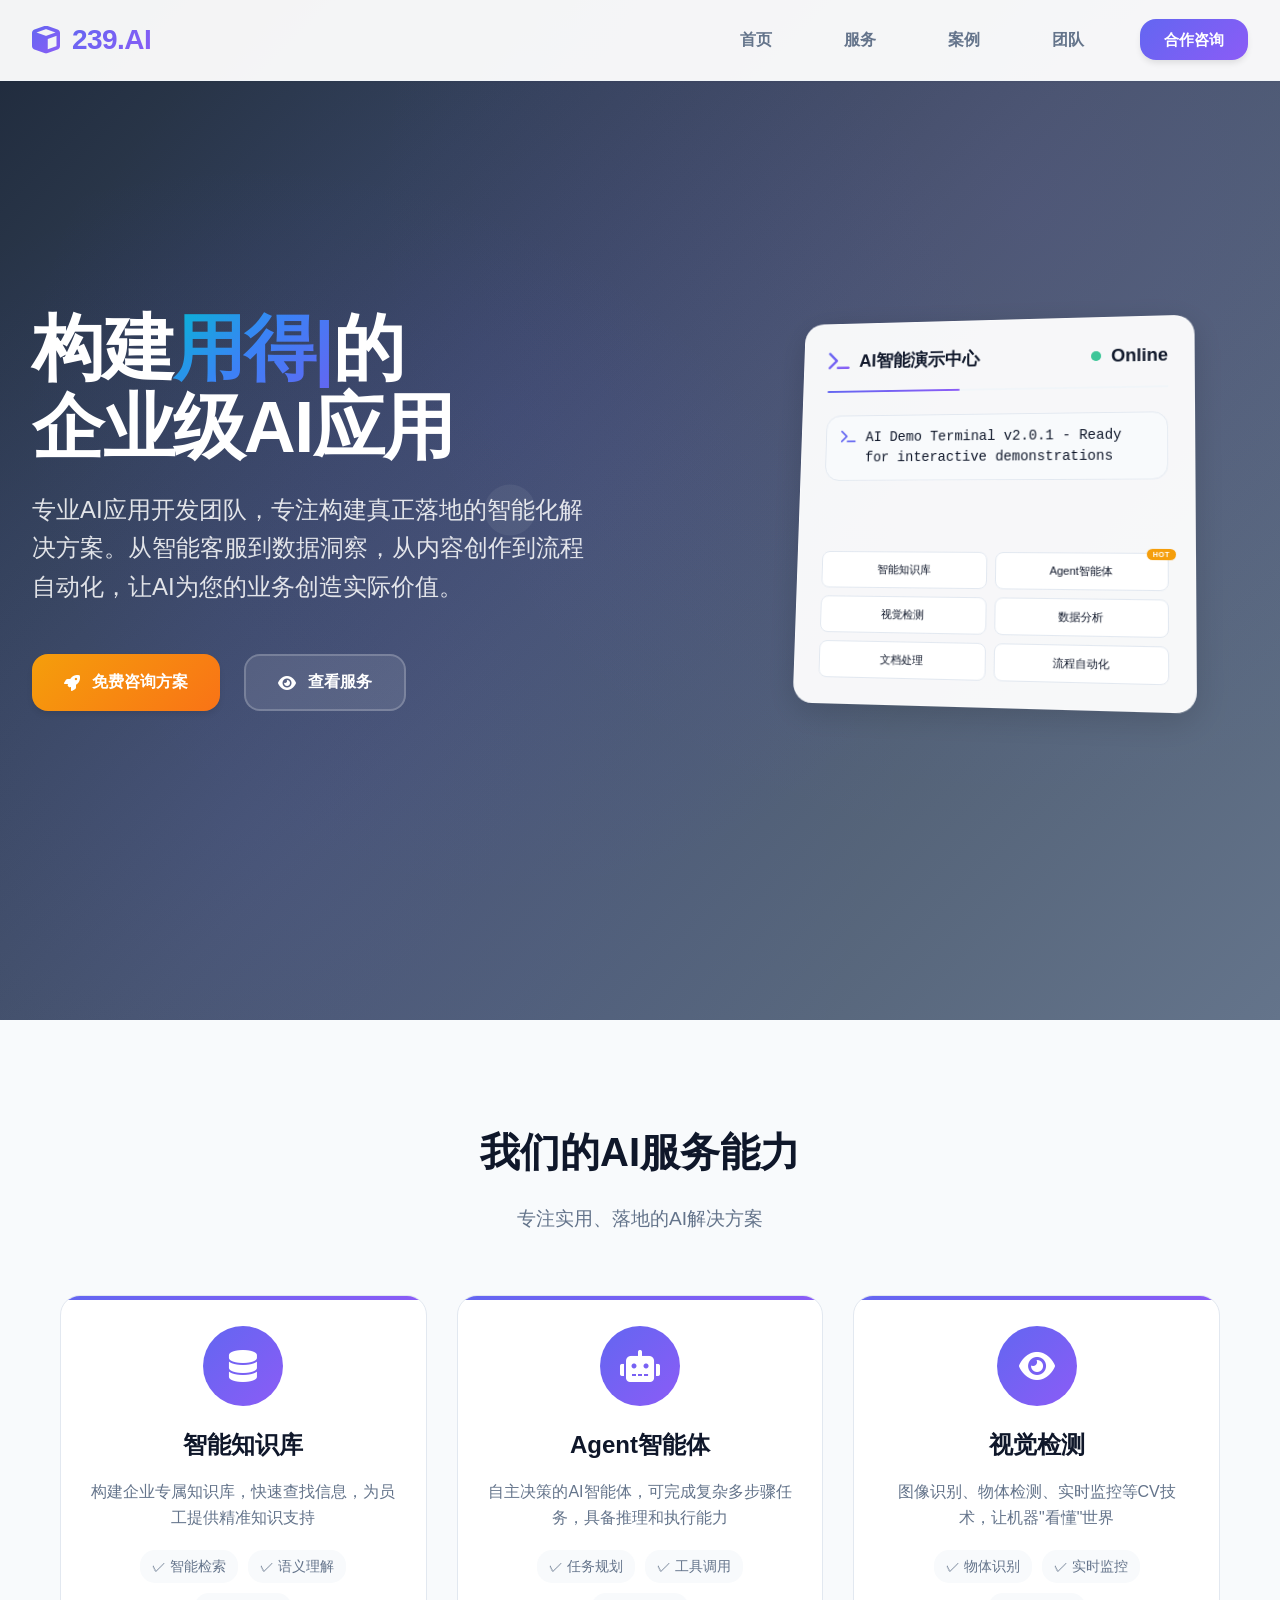
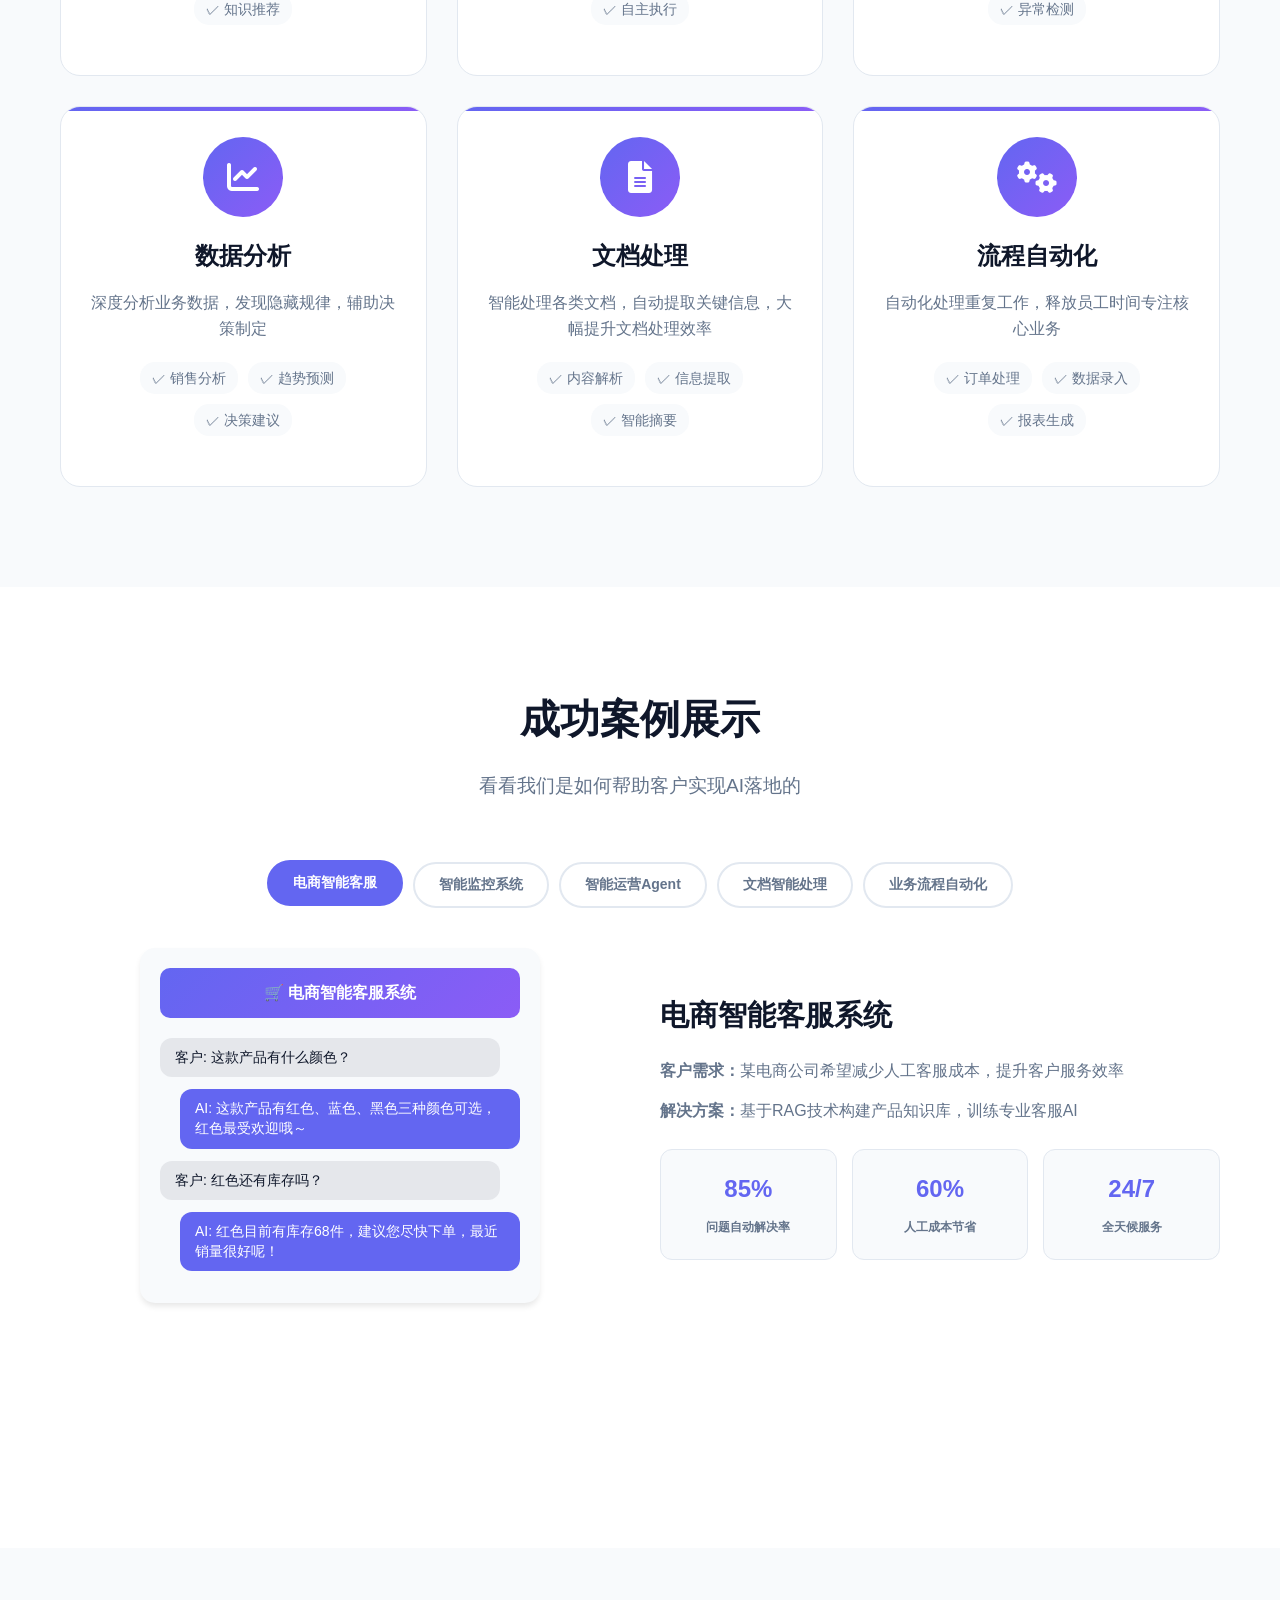
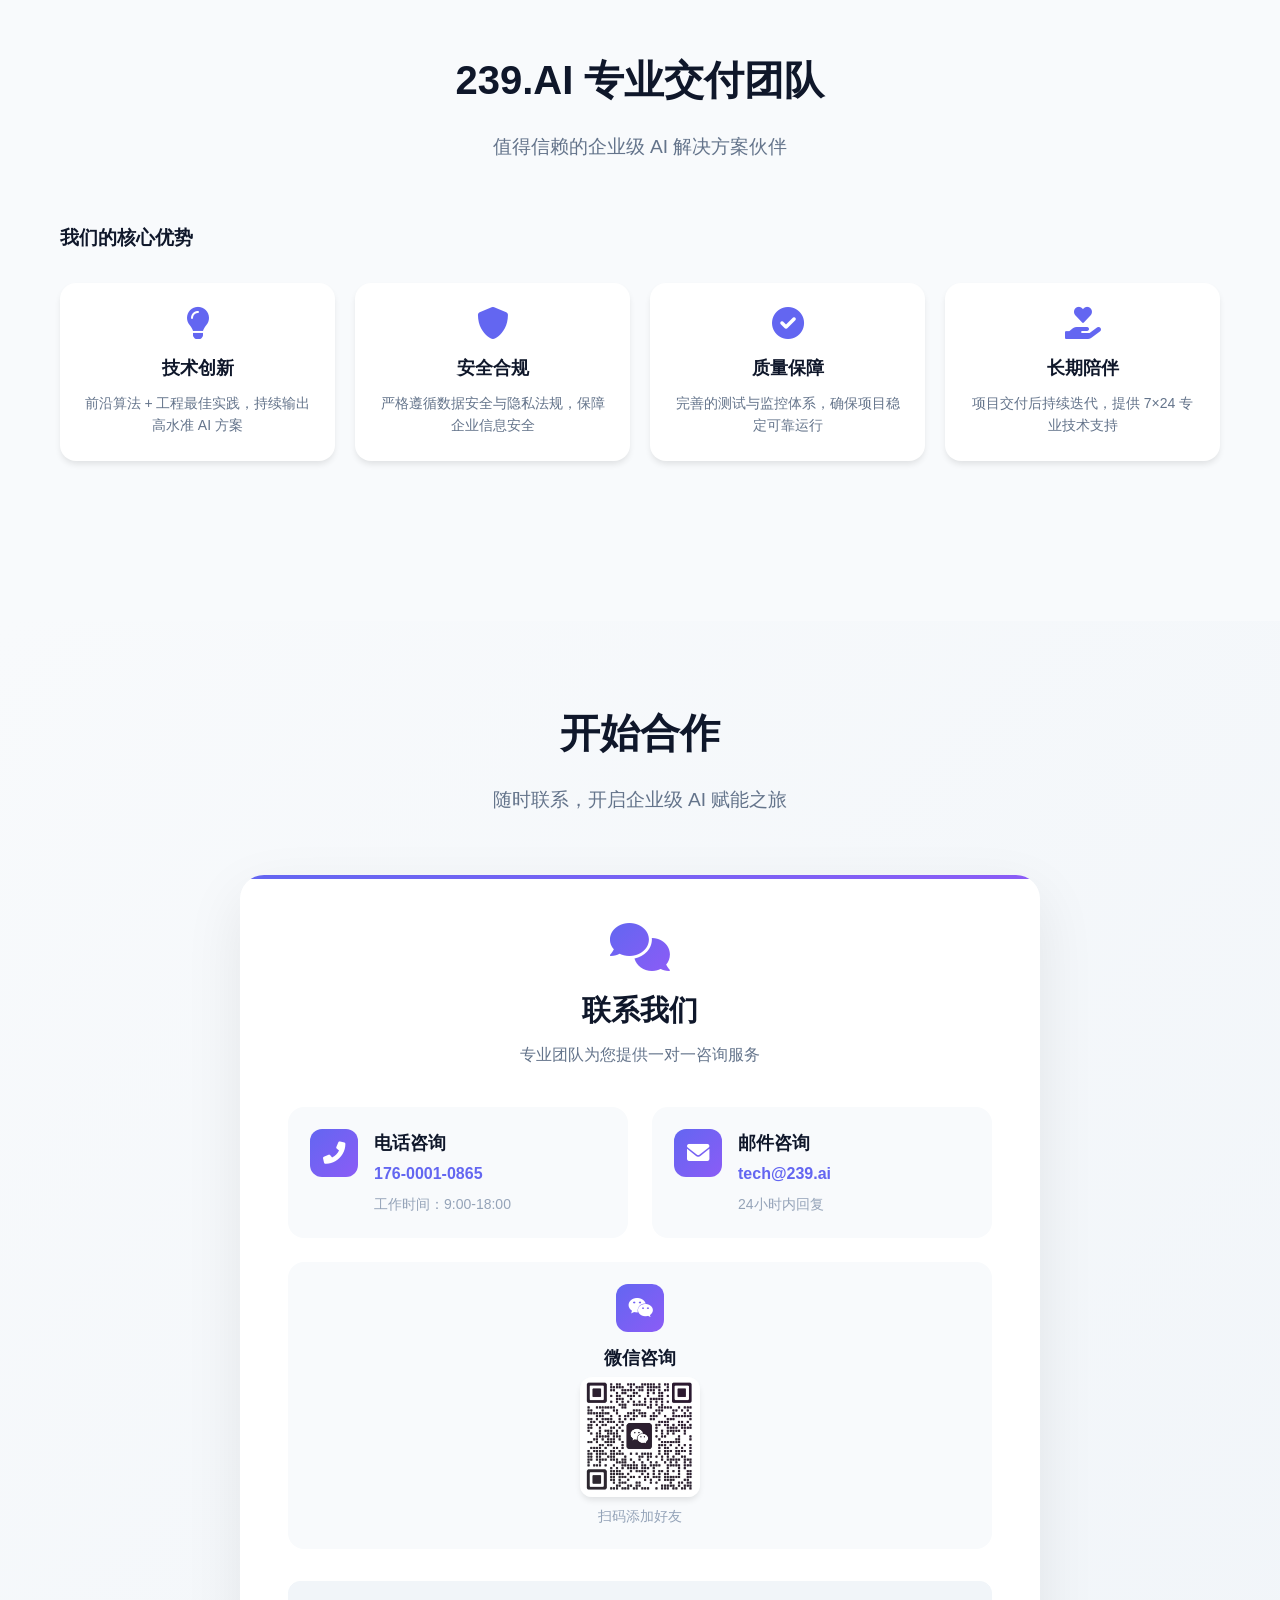
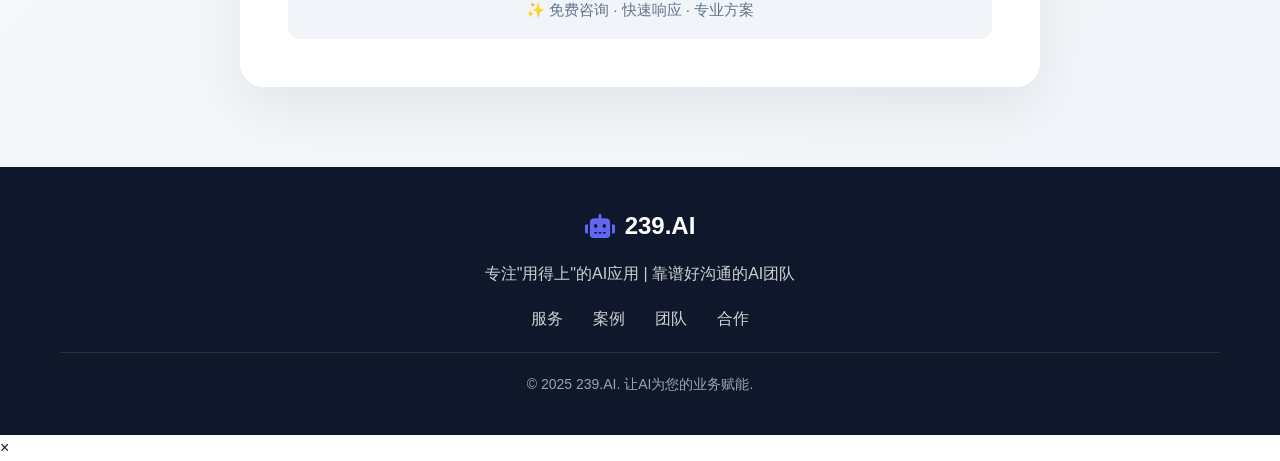
==== index.html @ 08951771 "Add files via upload" ====
<!DOCTYPE html>
<html lang="zh-CN">
<head>
    <meta charset="UTF-8">
    <meta name="viewport" content="width=device-width, initial-scale=1.0">
    <title>239.AI - 专注"用得上"的AI应用团队</title>
    <meta name="description" content="239.AI - 2人精干AI团队，专注RAG/Agent/工具接入/CV等实用AI应用，靠谱好沟通，价格灵活">
    <link rel="stylesheet" href="style.css">
    <link href="https://cdnjs.cloudflare.com/ajax/libs/font-awesome/6.0.0/css/all.min.css" rel="stylesheet">
</head>
<body>
    <!-- 导航栏 -->
    <nav class="navbar">
        <div class="nav-container">
            <div class="nav-logo">
                <i class="fas fa-cube"></i>
                <span>239.AI</span>
            </div>
            <ul class="nav-menu">
                <li><a href="#home" class="nav-link">首页</a></li>
                <li><a href="#services" class="nav-link">服务</a></li>
                <li><a href="#cases" class="nav-link">案例</a></li>
                <li><a href="#team" class="nav-link">团队</a></li>
                <li><a href="#contact" class="nav-link contact-btn">合作咨询</a></li>
            </ul>
            <div class="hamburger">
                <span></span>
                <span></span>
                <span></span>
            </div>
        </div>
    </nav>

    <!-- 首页 Hero 区域 -->
    <section id="home" class="hero">
        <div class="hero-container">
            <div class="hero-content">
                <div class="hero-text">
                    <h1 class="hero-title">
                        构建<span class="highlight typing-text">实用</span>的
                        <br>企业级AI应用
                    </h1>
                    <p class="hero-subtitle">
                        专业AI应用开发团队，专注构建真正落地的智能化解决方案。从智能客服到数据洞察，从内容创作到流程自动化，让AI为您的业务创造实际价值。
                    </p>
                    <div class="hero-buttons">
                        <button class="btn btn-secondary" onclick="scrollToContact()">
                            <i class="fas fa-rocket"></i> 免费咨询方案
                        </button>
                        <button class="btn btn-primary" onclick="document.getElementById('services').scrollIntoView({behavior: 'smooth'})">
                            <i class="fas fa-eye"></i> 查看服务
                        </button>
                    </div>
                </div>
                <div class="hero-visual">
                    <div class="ai-demo-container">
                        <div class="chat-bubble" id="chatBubble">
                            <div class="chat-header">
                                <span><i class="fas fa-terminal"></i> AI智能演示中心</span>
                                <div class="chat-status">
                                    <span class="status-dot"></span>
                                    <span>Online</span>
                                </div>
                            </div>
                            <div class="chat-messages" id="chatMessages">
                                <div class="message ai-message">
                                    <div class="message-content">
                                        <i class="fas fa-terminal"></i>
                                        <span class="terminal-text">AI Demo Terminal v2.0.1 - Ready for interactive demonstrations</span>
                                    </div>
                                </div>
                            </div>
                            <div class="demo-buttons">
                                <button onclick="demoKnowledgeBase()" class="demo-btn">智能知识库</button>
                                <button onclick="demoSmartAgent()" class="demo-btn featured">Agent智能体</button>
                                <button onclick="demoVisionDetection()" class="demo-btn">视觉检测</button>
                                <button onclick="demoDataAnalysis()" class="demo-btn">数据分析</button>
                                <button onclick="demoDocumentAI()" class="demo-btn">文档处理</button>
                                <button onclick="demoWorkflowAuto()" class="demo-btn">流程自动化</button>
                            </div>
                        </div>
                    </div>
                </div>
            </div>
        </div>
    </section>

    <!-- 服务能力展示 -->
    <section id="services" class="services">
        <div class="container">
            <h2 class="section-title">我们的AI服务能力</h2>
            <p class="section-subtitle">专注实用、落地的AI解决方案</p>
            
            <div class="services-grid">
                <div class="service-card hover-lift" data-service="knowledge-base">
                    <div class="service-icon">
                        <i class="fas fa-database"></i>
                    </div>
                    <h3>智能知识库</h3>
                    <p>构建企业专属知识库，快速查找信息，为员工提供精准知识支持</p>
                    <div class="service-features">
                        <span>✓ 智能检索</span>
                        <span>✓ 语义理解</span>
                        <span>✓ 知识推荐</span>
                    </div>
                </div>

                <div class="service-card hover-lift" data-service="smart-agent">
                    <div class="service-icon">
                        <i class="fas fa-robot"></i>
                    </div>
                    <h3>Agent智能体</h3>
                    <p>自主决策的AI智能体，可完成复杂多步骤任务，具备推理和执行能力</p>
                    <div class="service-features">
                        <span>✓ 任务规划</span>
                        <span>✓ 工具调用</span>
                        <span>✓ 自主执行</span>
                    </div>
                </div>

                <div class="service-card hover-lift" data-service="vision-detection">
                    <div class="service-icon">
                        <i class="fas fa-eye"></i>
                    </div>
                    <h3>视觉检测</h3>
                    <p>图像识别、物体检测、实时监控等CV技术，让机器"看懂"世界</p>
                    <div class="service-features">
                        <span>✓ 物体识别</span>
                        <span>✓ 实时监控</span>
                        <span>✓ 异常检测</span>
                    </div>
                </div>

                <div class="service-card hover-lift" data-service="data-analysis">
                    <div class="service-icon">
                        <i class="fas fa-chart-line"></i>
                    </div>
                    <h3>数据分析</h3>
                    <p>深度分析业务数据，发现隐藏规律，辅助决策制定</p>
                    <div class="service-features">
                        <span>✓ 销售分析</span>
                        <span>✓ 趋势预测</span>
                        <span>✓ 决策建议</span>
                    </div>
                </div>

                <div class="service-card hover-lift" data-service="document-processing">
                    <div class="service-icon">
                        <i class="fas fa-file-alt"></i>
                    </div>
                    <h3>文档处理</h3>
                    <p>智能处理各类文档，自动提取关键信息，大幅提升文档处理效率</p>
                    <div class="service-features">
                        <span>✓ 内容解析</span>
                        <span>✓ 信息提取</span>
                        <span>✓ 智能摘要</span>
                    </div>
                </div>

                <div class="service-card hover-lift" data-service="workflow-automation">
                    <div class="service-icon">
                        <i class="fas fa-cogs"></i>
                    </div>
                    <h3>流程自动化</h3>
                    <p>自动化处理重复工作，释放员工时间专注核心业务</p>
                    <div class="service-features">
                        <span>✓ 订单处理</span>
                        <span>✓ 数据录入</span>
                        <span>✓ 报表生成</span>
                    </div>
                </div>
            </div>
        </div>
    </section>

    <!-- 交互式案例展示 -->
    <section id="cases" class="cases">
        <div class="container">
            <h2 class="section-title">成功案例展示</h2>
            <p class="section-subtitle">看看我们是如何帮助客户实现AI落地的</p>
            
            <div class="cases-container">
                <div class="case-tabs">
                    <button class="case-tab active" data-case="ecommerce">电商智能客服</button>
                    <button class="case-tab" data-case="vision">智能监控系统</button>
                    <button class="case-tab" data-case="agent">智能运营Agent</button>
                    <button class="case-tab" data-case="document">文档智能处理</button>
                    <button class="case-tab" data-case="automation">业务流程自动化</button>
                </div>

                <div class="case-content">
                    <!-- 电商案例 -->
                    <div class="case-item active" id="ecommerce">
                        <div class="case-visual">
                            <div class="mock-interface ecommerce-interface">
                                <div class="interface-header">
                                    <span>🛒 电商智能客服系统</span>
                                </div>
                                <div class="chat-simulation">
                                    <div class="sim-message customer">客户: 这款产品有什么颜色？</div>
                                    <div class="sim-message ai">AI: 这款产品有红色、蓝色、黑色三种颜色可选，红色最受欢迎哦～</div>
                                    <div class="sim-message customer">客户: 红色还有库存吗？</div>
                                    <div class="sim-message ai">AI: 红色目前有库存68件，建议您尽快下单，最近销量很好呢！</div>
                                </div>
                            </div>
                        </div>
                        <div class="case-details">
                            <h3>电商智能客服系统</h3>
                            <p><strong>客户需求：</strong>某电商公司希望减少人工客服成本，提升客户服务效率</p>
                            <p><strong>解决方案：</strong>基于RAG技术构建产品知识库，训练专业客服AI</p>
                            <div class="case-results">
                                <div class="result-item">
                                    <span class="result-number">85%</span>
                                    <span class="result-label">问题自动解决率</span>
                                </div>
                                <div class="result-item">
                                    <span class="result-number">60%</span>
                                    <span class="result-label">人工成本节省</span>
                                </div>
                                <div class="result-item">
                                    <span class="result-number">24/7</span>
                                    <span class="result-label">全天候服务</span>
                                </div>
                            </div>
                        </div>
                    </div>

                    <!-- CV视觉检测案例 -->
                    <div class="case-item" id="vision">
                        <div class="case-visual">
                            <div class="mock-interface vision-interface">
                                <div class="interface-header">
                                    <span>👁️ 智能安防监控系统</span>
                                </div>
                                <div class="vision-simulation">
                                    <div class="monitor-grid">
                                        <div class="monitor-camera">
                                            <div class="camera-feed">
                                                <span class="camera-label">入口监控 [边缘端处理]</span>
                                                <div class="detection-box">
                                                    <span class="detection-label">检测到: 人员 (安全帽缺失)</span>
                                                    <span class="confidence">置信度: 98.4%</span>
                                                </div>
                                            </div>
                                        </div>
                                        <div class="alert-panel">
                                            <div class="alert-item urgent">🚨 员工未佩戴安全帽 (入口摄像头)</div>
                                            <div class="alert-item warning">⚠️ 区域停车超时 18分钟</div>
                                            <div class="alert-item normal">✅ 摄像头状态正常 (延迟 60ms)</div>
                                        </div>
                                    </div>
                                </div>
                            </div>
                        </div>
                        <div class="case-details">
                            <h3>智能安防监控系统</h3>
                            <p><strong>客户需求：</strong>某工厂希望实现24小时智能安防，减少人工值守成本</p>
                            <p><strong>技术方案：</strong>边缘端AI芯片直接处理，无需联网即可识别人员、车辆。夜间自动增强画面亮度，模糊图像智能放大变清晰，还能实时追踪目标在3D地图中的位置轨迹</p>
                            <div class="case-results">
                                <div class="result-item">
                                    <span class="result-number">99.2%</span>
                                    <span class="result-label">检测准确率</span>
                                </div>
                                <div class="result-item">
                                    <span class="result-number">8毫秒</span>
                                    <span class="result-label">边缘端响应</span>
                                </div>
                                <div class="result-item">
                                    <span class="result-number">4K→8K</span>
                                    <span class="result-label">超分辨率增强</span>
                                </div>
                            </div>
                        </div>
                    </div>

                    <!-- Agent智能体案例 -->
                    <div class="case-item" id="agent">
                        <div class="case-visual">
                            <div class="mock-interface agent-interface">
                                <div class="interface-header">
                                    <span>🤖 智能运营Agent系统</span>
                                </div>
                                <div class="agent-simulation">
                                    <div class="agent-workflow">
                                        <div class="agent-step completed">
                                            <i class="fas fa-bell"></i>
                                            <span>监控到转化率异常</span>
                                        </div>
                                        <div class="agent-step completed">
                                            <i class="fas fa-tools"></i>
                                            <span>调用analytics_tool分析</span>
                                        </div>
                                        <div class="agent-step active">
                                            <i class="fas fa-cogs"></i>
                                            <span>调用ad_optimizer优化</span>
                                        </div>
                                        <div class="agent-step pending">
                                            <i class="fas fa-file-alt"></i>
                                            <span>调用report_generator汇报</span>
                                        </div>
                                    </div>
                                    <div class="agent-output">
                                        <div class="output-item">
                                            🚨 自主发现: 下午3点转化率从2.1%跌至0.8%
                                        </div>
                                        <div class="output-item">
                                            🔍 分析结果: 竞品投放同关键词，CPC上涨40%
                                        </div>
                                        <div class="output-item">
                                            ⚙️ 自动执行: 已调整15个关键词出价，新增3个长尾词
                                        </div>
                                        <div class="output-item">
                                            📈 实时监测: 转化率已恢复至2.3%，问题解决
                                        </div>
                                    </div>
                                </div>
                            </div>
                        </div>
                        <div class="case-details">
                            <h3>智能运营Agent系统</h3>
                            <p><strong>客户需求：</strong>某电商企业希望Agent能自主监控运营状况，发现问题后自动调用工具解决</p>
                            <p><strong>Agent特色：</strong>全天候自主工作，发现转化率异常时主动调用数据分析工具找原因，再调用广告优化工具调整投放，最后调用报告生成工具汇报结果，整个过程无需人工干预</p>
                            <div class="case-results">
                                <div class="result-item">
                                    <span class="result-number">24/7</span>
                                    <span class="result-label">自主监控运行</span>
                                </div>
                                <div class="result-item">
                                    <span class="result-number">15个</span>
                                    <span class="result-label">可调用工具</span>
                                </div>
                                <div class="result-item">
                                    <span class="result-number">3分钟</span>
                                    <span class="result-label">问题发现到解决</span>
                                </div>
                            </div>
                        </div>
                    </div>

                    <!-- 文档案例 -->
                    <div class="case-item" id="document">
                        <div class="case-visual">
                            <div class="mock-interface document-interface">
                                <div class="interface-header">
                                    <span>📄 文档智能处理系统</span>
                                </div>
                                <div class="document-simulation">
                                    <div class="doc-upload">
                                        <i class="fas fa-file-pdf"></i>
                                        <span>合同文档.pdf</span>
                                        <div class="upload-progress"></div>
                                    </div>
                                    <div class="doc-analysis">
                                        <div class="analysis-item">✓ 关键信息提取完成</div>
                                        <div class="analysis-item">✓ 风险条款识别完成</div>
                                        <div class="analysis-item">✓ 智能摘要生成完成</div>
                                    </div>
                                </div>
                            </div>
                        </div>
                        <div class="case-details">
                            <h3>文档智能处理系统</h3>
                            <p><strong>客户需求：</strong>律师事务所需要快速处理大量合同文档</p>
                            <p><strong>解决方案：</strong>OCR+NLP技术实现文档自动解析和关键信息提取</p>
                            <div class="case-results">
                                <div class="result-item">
                                    <span class="result-number">90%</span>
                                    <span class="result-label">处理时间节省</span>
                                </div>
                                <div class="result-item">
                                    <span class="result-number">95%</span>
                                    <span class="result-label">信息提取准确率</span>
                                </div>
                                <div class="result-item">
                                    <span class="result-number">1000+</span>
                                    <span class="result-label">日处理文档量</span>
                                </div>
                            </div>
                        </div>
                    </div>

                    <!-- 自动化案例 -->
                    <div class="case-item" id="automation">
                        <div class="case-visual">
                            <div class="mock-interface automation-interface">
                                <div class="interface-header">
                                    <span>⚙️ 业务流程自动化</span>
                                </div>
                                <div class="workflow-simulation">
                                    <div class="workflow-step active">
                                        <span>1. 邮件接收</span>
                                        <i class="fas fa-check"></i>
                                    </div>
                                    <div class="workflow-step active">
                                        <span>2. 内容分析</span>
                                        <i class="fas fa-check"></i>
                                    </div>
                                    <div class="workflow-step processing">
                                        <span>3. 智能分类</span>
                                        <i class="fas fa-spinner fa-spin"></i>
                                    </div>
                                    <div class="workflow-step completed">
                                        <span>4. 自动回复</span>
                                        <i class="fas fa-check"></i>
                                    </div>
                                    <div class="workflow-step processing">
                                        <span>5. 系统更新</span>
                                        <i class="fas fa-spinner fa-spin"></i>
                                    </div>
                                    <div class="workflow-step">
                                        <span>6. 统计分析</span>
                                        <i class="fas fa-clock"></i>
                                    </div>
                                </div>
                            </div>
                        </div>
                        <div class="case-details">
                            <h3>业务流程自动化系统</h3>
                            <p><strong>客户需求：</strong>企业希望自动化处理客户邮件和工单系统</p>
                            <p><strong>解决方案：</strong>AI Agent自动分析邮件内容，智能路由和响应</p>
                            <div class="case-results">
                                <div class="result-item">
                                    <span class="result-number">75%</span>
                                    <span class="result-label">工作量减少</span>
                                </div>
                                <div class="result-item">
                                    <span class="result-number">2小时</span>
                                    <span class="result-label">平均响应时间</span>
                                </div>
                                <div class="result-item">
                                    <span class="result-number">98%</span>
                                    <span class="result-label">客户满意度</span>
                                </div>
                            </div>
                        </div>
                    </div>
                </div>
            </div>
        </div>
    </section>

    <!-- 团队介绍 -->
    <section id="team" class="team">
        <div class="container">
            <h2 class="section-title">239.AI 专业交付团队</h2>
            <p class="section-subtitle">值得信赖的企业级 AI 解决方案伙伴</p>
            
            <div class="team-intro">
                <div class="team-philosophy">
                    <h3>我们的核心优势</h3>
                    <div class="philosophy-grid">
                        <div class="philosophy-item">
                            <i class="fas fa-lightbulb"></i>
                            <h4>技术创新</h4>
                            <p>前沿算法 + 工程最佳实践，持续输出高水准 AI 方案</p>
                        </div>
                        <div class="philosophy-item">
                            <i class="fas fa-shield-alt"></i>
                            <h4>安全合规</h4>
                            <p>严格遵循数据安全与隐私法规，保障企业信息安全</p>
                        </div>
                        <div class="philosophy-item">
                            <i class="fas fa-check-circle"></i>
                            <h4>质量保障</h4>
                            <p>完善的测试与监控体系，确保项目稳定可靠运行</p>
                        </div>
                        <div class="philosophy-item">
                            <i class="fas fa-hand-holding-heart"></i>
                            <h4>长期陪伴</h4>
                            <p>项目交付后持续迭代，提供 7×24 专业技术支持</p>
                        </div>
                    </div>
                </div>
            </div>
        </div>
    </section>

    <!-- 合作咨询 -->
    <section id="contact" class="contact">
        <div class="container">
            <h2 class="section-title">开始合作</h2>
            <p class="section-subtitle">随时联系，开启企业级 AI 赋能之旅</p>
            <div class="contact-wrapper">
                <div class="contact-main-card">
                    <div class="contact-header">
                        <i class="fas fa-comments"></i>
                        <h3>联系我们</h3>
                        <p>专业团队为您提供一对一咨询服务</p>
                    </div>
                    
                    <div class="contact-methods-grid">
                        <div class="contact-method-item">
                            <div class="method-icon">
                                <i class="fas fa-phone-alt"></i>
                            </div>
                            <div class="method-info">
                                <h4>电话咨询</h4>
                                <a href="tel:17600010865" class="method-value">176-0001-0865</a>
                                <span class="method-note">工作时间：9:00-18:00</span>
                            </div>
                        </div>
                        
                        <div class="contact-method-item">
                            <div class="method-icon">
                                <i class="fas fa-envelope"></i>
                            </div>
                            <div class="method-info">
                                <h4>邮件咨询</h4>
                                <a href="mailto:tech@239.ai" class="method-value">tech@239.ai</a>
                                <span class="method-note">24小时内回复</span>
                            </div>
                        </div>
                        
                        <div class="contact-method-item wechat-special">
                            <div class="method-icon">
                                <i class="fab fa-weixin"></i>
                            </div>
                            <div class="method-info">
                                <h4>微信咨询</h4>
                                <div class="wechat-qr-container">
                                    <img src="wx.jpg" alt="WeChat QR" class="wechat-qr" />
                                    <span class="method-note">扫码添加好友</span>
                                </div>
                            </div>
                        </div>
                    </div>
                    
                    <div class="contact-cta">
                        <p>✨ 免费咨询 · 快速响应 · 专业方案</p>
                    </div>
                </div>
            </div>
        </div>
    </section>

    <!-- 页脚 -->
    <footer class="footer">
        <div class="container">
            <div class="footer-content">
                <div class="footer-logo">
                    <i class="fas fa-robot"></i>
                    <span>239.AI</span>
                </div>
                <p>专注"用得上"的AI应用 | 靠谱好沟通的AI团队</p>
                <div class="footer-links">
                    <a href="#services">服务</a>
                    <a href="#cases">案例</a>
                    <a href="#team">团队</a>
                    <a href="#contact">合作</a>
                </div>
            </div>
            <div class="footer-bottom">
                <p>&copy; 2025 239.AI. 让AI为您的业务赋能.</p>
            </div>
        </div>
    </footer>

    <!-- 服务演示弹窗 -->
    <div id="demoModal" class="modal">
        <div class="modal-content">
            <span class="close">&times;</span>
            <div id="demoContent"></div>
        </div>
    </div>

    <!-- 返回顶部按钮 -->
    <button class="scroll-to-top" id="scrollToTop">
        <i class="fas fa-arrow-up"></i>
    </button>

    <script src="script.js"></script>
</body>
</html>
---- style.css ----
/* 全局样式 */
* {
    margin: 0;
    padding: 0;
    box-sizing: border-box;
}

:root {
    --primary-color: #6366f1;
    --secondary-color: #06b6d4;
    --accent-color: #f59e0b;
    --success-color: #10b981;
    --text-primary: #0f172a;
    --text-secondary: #64748b;
    --text-light: #94a3b8;
    --bg-primary: #ffffff;
    --bg-secondary: #f8fafc;
    --bg-tertiary: #f1f5f9;
    --bg-dark: #0f172a;
    --bg-gradient: linear-gradient(135deg, #667eea 0%, #764ba2 100%);
    --border-color: #e2e8f0;
    --border-light: #f1f5f9;
    --shadow-sm: 0 1px 2px 0 rgba(0, 0, 0, 0.05);
    --shadow: 0 4px 6px -1px rgba(0, 0, 0, 0.1);
    --shadow-lg: 0 20px 25px -5px rgba(0, 0, 0, 0.1);
    --shadow-xl: 0 25px 50px -12px rgba(0, 0, 0, 0.25);
    --gradient-main: linear-gradient(135deg, #6366f1 0%, #8b5cf6 100%);
    --gradient-secondary: linear-gradient(135deg, #06b6d4 0%, #3b82f6 100%);
    --gradient-accent: linear-gradient(135deg, #f59e0b 0%, #f97316 100%);
    --gradient-hero: linear-gradient(135deg, #0f172a 0%, #1e293b 50%, #334155 100%);
}

body {
    font-family: 'SF Pro Display', -apple-system, BlinkMacSystemFont, 'Segoe UI', Roboto, sans-serif;
    line-height: 1.6;
    color: var(--text-primary);
    background: var(--bg-primary);
    overflow-x: hidden;
}

.container {
    max-width: 1200px;
    margin: 0 auto;
    padding: 0 20px;
}

/* 导航栏 */
.navbar {
    position: fixed;
    top: 0;
    width: 100%;
    background: rgba(255, 255, 255, 0.95);
    border-bottom: 1px solid var(--border-light);
    z-index: 1000;
    transition: all 0.3s cubic-bezier(0.4, 0, 0.2, 1);
    box-shadow: var(--shadow-sm);
}

.navbar.scrolled {
    background: rgba(255, 255, 255, 0.98);
    box-shadow: var(--shadow);
}

.nav-container {
    max-width: 1400px;
    margin: 0 auto;
    padding: 0 32px;
    display: flex;
    justify-content: space-between;
    align-items: center;
    height: 80px;
}

.nav-logo {
    display: flex;
    align-items: center;
    gap: 12px;
    font-size: 28px;
    font-weight: 800;
    color: var(--text-primary);
    text-decoration: none;
    transition: all 0.3s ease;
}

.nav-logo:hover {
    opacity: 0.9;
}

.nav-logo i {
    font-size: 28px;
    background: var(--gradient-main);
    -webkit-background-clip: text;
    -webkit-text-fill-color: transparent;
    background-clip: text;
    transition: opacity 0.3s ease;
}

.nav-logo:hover i {
    opacity: 0.8;
}

.nav-logo span {
    background: var(--gradient-main);
    -webkit-background-clip: text;
    -webkit-text-fill-color: transparent;
    background-clip: text;
    letter-spacing: -0.02em;
}

.nav-menu {
    display: flex;
    list-style: none;
    gap: 40px;
    align-items: center;
}

.nav-link {
    text-decoration: none;
    color: var(--text-secondary);
    font-weight: 600;
    font-size: 16px;
    transition: all 0.3s cubic-bezier(0.4, 0, 0.2, 1);
    position: relative;
    padding: 8px 16px;
    border-radius: 12px;
}

.nav-link:hover {
    color: var(--primary-color);
    background: var(--bg-tertiary);
}

.nav-link::after {
    content: '';
    position: absolute;
    bottom: 2px;
    left: 50%;
    width: 0;
    height: 2px;
    background: var(--gradient-main);
    transition: all 0.3s cubic-bezier(0.4, 0, 0.2, 1);
    transform: translateX(-50%);
    border-radius: 1px;
}

.nav-link:hover::after {
    width: 60%;
}

.contact-btn {
    background: var(--gradient-main) !important;
    color: white !important;
    padding: 12px 24px !important;
    border-radius: 16px !important;
    font-weight: 700 !important;
    font-size: 15px !important;
    box-shadow: var(--shadow) !important;
    transition: all 0.3s cubic-bezier(0.4, 0, 0.2, 1) !important;
    border: none !important;
    cursor: pointer;
}

.contact-btn::after {
    display: none !important;
}

.contact-btn:hover {
    box-shadow: var(--shadow-lg) !important;
    background: var(--gradient-secondary) !important;
    opacity: 0.95;
}

/* 汉堡菜单美化 */
.hamburger {
    display: none;
    flex-direction: column;
    cursor: pointer;
    z-index: 1002;
    padding: 8px;
    border-radius: 8px;
    background: rgba(255, 255, 255, 0.1);
    backdrop-filter: blur(10px);
    border: 1px solid rgba(255, 255, 255, 0.2);
    transition: all 0.3s cubic-bezier(0.4, 0, 0.2, 1);
    position: relative;
}

.hamburger:hover {
    background: rgba(255, 255, 255, 0.15);
    transform: scale(1.05);
}

.hamburger span {
    width: 24px;
    height: 3px;
    background: var(--text-primary);
    margin: 2px 0;
    transition: all 0.3s cubic-bezier(0.4, 0, 0.2, 1);
    border-radius: 2px;
    transform-origin: center;
}

.hamburger.active {
    background: rgba(99, 102, 241, 0.2);
    border-color: rgba(99, 102, 241, 0.3);
}

.hamburger.active span:nth-child(1) {
    transform: rotate(45deg) translate(5px, 5px);
    background: var(--primary-color);
}

.hamburger.active span:nth-child(2) {
    opacity: 0;
    transform: scaleX(0);
}

.hamburger.active span:nth-child(3) {
    transform: rotate(-45deg) translate(7px, -6px);
    background: var(--primary-color);
}

/* Hero 区域 */
.hero {
    min-height: 100vh;
    display: flex;
    align-items: center;
    background: linear-gradient(135deg, #1e293b 0%, #334155 25%, #475569 50%, #64748b 100%);
    position: relative;
    overflow: hidden;
}

.hero::before {
    content: '';
    position: absolute;
    top: 0;
    left: 0;
    right: 0;
    bottom: 0;
    background-image: 
        radial-gradient(circle at 20% 80%, rgba(99, 102, 241, 0.15) 0%, transparent 50%),
        radial-gradient(circle at 80% 20%, rgba(139, 92, 246, 0.1) 0%, transparent 50%),
        radial-gradient(circle at 40% 40%, rgba(79, 70, 229, 0.12) 0%, transparent 50%);
    opacity: 0.9;
}

.hero::after {
    content: '';
    position: absolute;
    top: 0;
    left: 0;
    right: 0;
    bottom: 0;
    background-image: url('data:image/svg+xml,<svg xmlns="http://www.w3.org/2000/svg" viewBox="0 0 60 60"><defs><pattern id="dots" width="60" height="60" patternUnits="userSpaceOnUse"><circle cx="30" cy="30" r="1.5" fill="rgba(255,255,255,0.1)"/></pattern></defs><rect width="60" height="60" fill="url(%23dots)"/></svg>');
    opacity: 0.6;
}

.hero-container {
    max-width: 1400px;
    margin: 0 auto;
    padding: 0 32px;
    position: relative;
    z-index: 2;
}

.hero-content {
    display: grid;
    grid-template-columns: 1.1fr 0.9fr;
    gap: 80px;
    align-items: center;
    min-height: calc(100vh - 80px);
}

.hero-text {
    color: white;
}

.hero-title {
    font-size: 4.5rem;
    font-weight: 900;
    line-height: 1.1;
    margin-bottom: 24px;
    letter-spacing: -0.02em;
}

.highlight {
    background: linear-gradient(135deg, #06b6d4 0%, #3b82f6 50%, #6366f1 100%);
    -webkit-background-clip: text;
    -webkit-text-fill-color: transparent;
    background-clip: text;
}

.typing-text {
    color: var(--accent-color);
    position: relative;
}

.typing-text::after {
    content: '|';
    animation: blink 1s infinite;
}

@keyframes blink {
    0%, 50% { opacity: 1; }
    51%, 100% { opacity: 0; }
}

.hero-subtitle {
    font-size: 1.5rem;
    line-height: 1.6;
    margin-bottom: 48px;
    color: rgba(255, 255, 255, 0.85);
    font-weight: 400;
    max-width: 90%;
}

.hero-buttons {
    display: flex;
    gap: 24px;
    margin-top: 48px;
    flex-wrap: wrap;
}

.btn {
    padding: 16px 32px;
    border: none;
    border-radius: 16px;
    font-size: 16px;
    font-weight: 700;
    cursor: pointer;
    transition: all 0.3s cubic-bezier(0.4, 0, 0.2, 1);
    display: flex;
    align-items: center;
    gap: 12px;
    text-decoration: none;
    position: relative;
    overflow: hidden;
}

.btn::before {
    content: '';
    position: absolute;
    top: 0;
    left: -100%;
    width: 100%;
    height: 100%;
    background: linear-gradient(90deg, transparent, rgba(255,255,255,0.2), transparent);
    transition: left 0.5s;
}

.btn:hover::before {
    left: 100%;
}

.btn-primary {
    background: rgba(255, 255, 255, 0.1);
    color: white;
    border: 2px solid rgba(255, 255, 255, 0.2);
}

.btn-primary:hover {
    background: rgba(255, 255, 255, 0.2);
    border-color: rgba(255, 255, 255, 0.4);
    box-shadow: var(--shadow);
}

.btn-secondary {
    background: var(--gradient-accent);
    color: white;
    box-shadow: var(--shadow);
}

.btn-secondary:hover {
    background: var(--gradient-main);
    box-shadow: var(--shadow-lg);
}

/* AI演示区域 */
.hero-visual {
    display: flex;
    justify-content: center;
    align-items: center;
}

.ai-demo-container {
    perspective: 1000px;
}

.chat-bubble {
    background: rgba(255, 255, 255, 0.95);
    border-radius: 20px;
    padding: 25px;
    box-shadow: 0 8px 32px rgba(0, 0, 0, 0.15);
    width: 400px;
    border: 1px solid rgba(255, 255, 255, 0.3);
    transform: rotateY(-8deg) rotateX(6deg);
    transition: transform 0.3s ease, box-shadow 0.3s ease;
    position: relative;
}

.chat-bubble:hover {
    transform: rotateY(0deg) rotateX(0deg);
    box-shadow: 0 12px 40px rgba(0, 0, 0, 0.2);
}

.chat-header {
    display: flex;
    justify-content: space-between;
    align-items: center;
    margin-bottom: 24px;
    padding-bottom: 16px;
    border-bottom: 2px solid var(--border-light);
    position: relative;
}

.chat-header::after {
    content: '';
    position: absolute;
    bottom: -2px;
    left: 0;
    width: 40%;
    height: 2px;
    background: var(--gradient-main);
    border-radius: 1px;
}

.chat-header span {
    font-weight: 700;
    color: var(--text-primary);
    display: flex;
    align-items: center;
    gap: 10px;
    font-size: 18px;
}

.chat-header span i {
    background: var(--gradient-main);
    -webkit-background-clip: text;
    -webkit-text-fill-color: transparent;
    background-clip: text;
    font-size: 20px;
}

.chat-status {
    display: flex;
    align-items: center;
    gap: 10px;
    font-size: 14px;
    color: var(--success-color);
    font-weight: 600;
}

.status-dot {
    width: 10px;
    height: 10px;
    background: var(--success-color);
    border-radius: 50%;
    opacity: 0.8;
}

.status-dot::after {
    content: '';
    position: absolute;
    width: 10px;
    height: 10px;
    background: var(--success-color);
    border-radius: 50%;
    opacity: 0.3;
    animation: simplePulse 2s ease-in-out infinite;
}

@keyframes simplePulse {
    0%, 100% { transform: scale(1); opacity: 0.3; }
    50% { transform: scale(1.3); opacity: 0; }
}

.chat-messages {
    margin-bottom: 20px;
    min-height: 120px;
    max-height: 180px;
    overflow-y: auto;
}

.message {
    margin-bottom: 15px;
    opacity: 1;
    transform: translateX(0);
    transition: opacity 0.3s ease;
}

.message-content {
    display: flex;
    align-items: flex-start;
    gap: 10px;
    background: var(--bg-secondary);
    padding: 12px 15px;
    border-radius: 15px;
    font-size: 14px;
    line-height: 1.5;
}

.message-content i {
    color: var(--primary-color);
    margin-top: 2px;
}

.terminal-text {
    font-family: 'Courier New', 'Monaco', monospace;
    white-space: pre-line;
    color: var(--text-primary);
}

.user-message .terminal-text {
    color: var(--secondary-color);
    font-weight: 600;
}

.ai-message .terminal-text {
    color: var(--text-primary);
}

.user-message .message-content {
    background: linear-gradient(135deg, #6366f1, #8b5cf6);
    border: 1px solid rgba(99, 102, 241, 0.3);
    color: white;
}

.user-message .terminal-text {
    color: white;
    font-weight: 600;
}

.ai-message .message-content {
    background: #f8fafc;
    border: 1px solid var(--border-color);
}

.demo-buttons {
    display: grid;
    grid-template-columns: 1fr 1fr;
    gap: 8px;
    margin-top: 15px;
}

.demo-btn {
    padding: 10px 12px;
    border: 1px solid var(--border-color);
    background: var(--bg-primary);
    color: var(--text-primary);
    border-radius: 8px;
    font-size: 11px;
    font-weight: 500;
    cursor: pointer;
    transition: all 0.3s ease;
    position: relative;
}

.demo-btn:hover {
    background: var(--primary-color);
    color: white;
    border-color: var(--primary-color);
}

.demo-btn.featured {
    background: var(--bg-primary);
    color: var(--text-primary);
    border: 1px solid var(--border-color);
    font-weight: 500;
    position: relative;
}

.demo-btn.featured::before {
    content: 'HOT';
    position: absolute;
    top: -5px;
    right: -8px;
    background: var(--accent-color);
    color: white;
    padding: 2px 6px;
    border-radius: 8px;
    font-size: 7px;
    font-weight: 700;
    letter-spacing: 0.5px;
}

.demo-btn.featured:hover {
    background: var(--gradient-secondary);
}

/* 移动端优化 */
@media (max-width: 768px) {
    /* 导航栏 */
    .nav-container {
        padding: 0 16px;
        height: 70px;
    }
    
    .nav-logo {
        font-size: 24px;
    }
    
    .nav-logo i {
        font-size: 24px;
    }
    
    .nav-menu {
        position: fixed;
        left: -100%;
        top: 70px;
        flex-direction: column;
        background: rgba(30, 41, 59, 0.95);
        backdrop-filter: blur(20px);
        width: 100%;
        height: calc(100vh - 70px);
        text-align: center;
        transition: all 0.4s cubic-bezier(0.4, 0, 0.2, 1);
        box-shadow: 0 10px 40px rgba(0, 0, 0, 0.3);
        z-index: 1001;
        padding: 0;
        border-bottom: 1px solid rgba(255, 255, 255, 0.1);
        overflow-y: auto;
        justify-content: center;
        align-items: center;
    }
    
    .nav-menu li {
        margin: 0;
        opacity: 1;
        transform: translateY(0);
        transition: all 0.3s ease;
        width: 100%;
        display: flex;
        justify-content: center;
    }
    
    .nav-menu:not(.active) li {
        opacity: 0;
        transform: translateY(20px);
    }
    
    .nav-menu.active li {
        opacity: 1;
        transform: translateY(0);
    }
    
    .nav-menu .nav-link {
        color: rgba(255, 255, 255, 0.9);
        font-size: 1.3rem;
        font-weight: 600;
        padding: 16px 32px;
        border-radius: 12px;
        transition: all 0.3s ease;
        display: inline-block;
        margin: 8px 0;
        text-decoration: none;
        min-width: 140px;
        background: transparent;
        border: none;
    }
    
    .nav-menu .nav-link:hover {
        background: rgba(99, 102, 241, 0.2);
        color: white;
        transform: translateY(-2px);
        box-shadow: 0 4px 12px rgba(99, 102, 241, 0.3);
    }

        .nav-menu .contact-btn {
        background: var(--gradient-main) !important;
        color: white !important;
        padding: 16px 32px;
        border-radius: 20px;
        box-shadow: 0 6px 16px rgba(99, 102, 241, 0.4);
        margin: 20px 0 8px 0;
        display: inline-block;
        text-align: center;
        font-size: 1.25rem;
        font-weight: 700;
        min-width: 160px;
        border: none !important;
    }
    
    .nav-menu .contact-btn:hover {
        transform: translateY(-3px);
        box-shadow: 0 8px 24px rgba(99, 102, 241, 0.5);
        background: linear-gradient(135deg, #7c3aed 0%, #6366f1 100%) !important;
    }
    
    .nav-menu.active {
        left: 0;
        animation: slideInMenu 0.4s cubic-bezier(0.4, 0, 0.2, 1);
    }
    
    .nav-menu.active li:nth-child(1) { transition-delay: 0.1s; }
    .nav-menu.active li:nth-child(2) { transition-delay: 0.15s; }
    .nav-menu.active li:nth-child(3) { transition-delay: 0.2s; }
    .nav-menu.active li:nth-child(4) { transition-delay: 0.25s; }
    .nav-menu.active li:nth-child(5) { transition-delay: 0.3s; }

         @keyframes slideInMenu {
        from {
            left: -100%;
            opacity: 0;
        }
        to {
            left: 0;
            opacity: 1;
        }
    }
    
    .hamburger {
        display: flex;
        padding: 6px;
        border-radius: 6px;
    }
    
    .hamburger span {
        width: 20px;
        height: 2px;
    }
    
    /* 首页 */
    .hero-container {
        padding: 0 16px;
    }
    
    .hero-content {
        grid-template-columns: 1fr;
        text-align: center;
        gap: 30px;
        min-height: calc(100vh - 70px);
        padding: 20px 0;
    }
    
    .hero-title {
        font-size: 2.8rem;
        line-height: 1.2;
        margin-bottom: 16px;
    }
    
    .hero-subtitle {
        font-size: 1.1rem;
        margin-bottom: 32px;
        max-width: 100%;
    }
    
    .hero-buttons {
        flex-direction: column;
        gap: 16px;
        margin-top: 32px;
        align-items: center;
    }
    
    .btn {
        width: 100%;
        max-width: 280px;
        justify-content: center;
        padding: 14px 24px;
    }
    
    /* AI演示区域 */
    .chat-bubble {
        width: 100%;
        max-width: 340px;
        margin: 0 auto;
        padding: 20px;
        transform: none; /* 移动端禁用3D变换 */
        animation: none; /* 移动端禁用动画以提升性能 */
    }
    
    .chat-header {
        margin-bottom: 16px;
        padding-bottom: 12px;
    }
    
    .chat-header span {
        font-size: 16px;
    }
    
    .demo-buttons {
        grid-template-columns: 1fr 1fr;
        gap: 8px;
    }
    
    .demo-btn {
        font-size: 11px;
        padding: 8px 10px;
    }
}

/* 更小屏幕适配 */
@media (max-width: 480px) {
    .hero-title {
        font-size: 2.2rem;
    }
    
    .hero-subtitle {
        font-size: 1rem;
    }
    
    .chat-bubble {
        max-width: 300px;
        padding: 16px;
        transform: none;
    }
    
    .demo-buttons {
        grid-template-columns: 1fr;
        gap: 6px;
    }
    
    .demo-btn {
        font-size: 10px;
        padding: 10px 12px;
    }
}

/* 滚动指示器 */
.scroll-indicator {
    position: absolute;
    bottom: 30px;
    left: 50%;
    transform: translateX(-50%);
    animation: bounce 2s infinite;
}

@keyframes bounce {
    0%, 20%, 50%, 80%, 100% { transform: translateX(-50%) translateY(0); }
    40% { transform: translateX(-50%) translateY(-10px); }
    60% { transform: translateX(-50%) translateY(-5px); }
}

.scroll-arrow {
    width: 24px;
    height: 24px;
    border: 2px solid rgba(255, 255, 255, 0.8);
    border-top: none;
    border-left: none;
    transform: rotate(45deg);
}

/* 通用区域样式 */
section {
    padding: 100px 0;
}

.section-title {
    font-size: 2.5rem;
    font-weight: 800;
    text-align: center;
    margin-bottom: 20px;
    color: var(--text-primary);
}

.section-subtitle {
    font-size: 1.2rem;
    text-align: center;
    color: var(--text-secondary);
    margin-bottom: 60px;
}

/* 加载动画 */
@keyframes fadeInUp {
    from {
        opacity: 0;
        transform: translateY(30px);
    }
    to {
        opacity: 1;
        transform: translateY(0);
    }
}

.fade-in-up {
    animation: fadeInUp 0.6s ease-out;
}

/* 悬浮效果 */
.hover-lift {
    transition: all 0.3s ease;
}

.hover-lift:hover {
    transform: translateY(-5px);
    box-shadow: var(--shadow);
}

/* 服务区域样式 */
.services {
    background: var(--bg-secondary);
}

.services-grid {
    display: grid;
    grid-template-columns: repeat(auto-fit, minmax(300px, 1fr));
    gap: 30px;
    margin-top: 60px;
    max-width: 1400px;
    margin-left: auto;
    margin-right: auto;
}

@media (min-width: 1200px) {
    .services-grid {
        grid-template-columns: repeat(3, 1fr);
    }
}

@media (max-width: 768px) {
    .services-grid {
        grid-template-columns: 1fr;
        gap: 20px;
    }
}

.service-card {
    background: var(--bg-primary);
    padding: 30px;
    border-radius: 20px;
    text-align: center;
    border: 1px solid var(--border-color);
    position: relative;
    overflow: hidden;
}

.service-card::before {
    content: '';
    position: absolute;
    top: 0;
    left: 0;
    right: 0;
    height: 4px;
    background: var(--gradient-main);
}

.service-icon {
    width: 80px;
    height: 80px;
    background: var(--gradient-main);
    border-radius: 50%;
    display: flex;
    align-items: center;
    justify-content: center;
    margin: 0 auto 20px;
    font-size: 32px;
    color: white;
}

.service-card h3 {
    font-size: 1.5rem;
    font-weight: 700;
    margin-bottom: 15px;
    color: var(--text-primary);
}

.service-card p {
    color: var(--text-secondary);
    line-height: 1.6;
    margin-bottom: 20px;
}

.service-features {
    display: flex;
    flex-wrap: wrap;
    gap: 10px;
    justify-content: center;
    margin-bottom: 20px;
}

.service-features span {
    background: var(--bg-secondary);
    padding: 5px 12px;
    border-radius: 15px;
    font-size: 14px;
    color: var(--text-secondary);
}

.price-range {
    font-weight: 600;
    color: var(--secondary-color);
    font-size: 16px;
    margin-top: 15px;
}

/* 案例展示区域 */
.cases {
    background: var(--bg-primary);
}

.cases-container {
    margin-top: 60px;
}

.case-tabs {
    display: flex;
    justify-content: center;
    gap: 10px;
    margin-bottom: 40px;
    flex-wrap: wrap;
}

.case-tab {
    padding: 12px 24px;
    border: 2px solid var(--border-color);
    background: var(--bg-primary);
    border-radius: 25px;
    font-size: 14px;
    font-weight: 600;
    color: var(--text-secondary);
    cursor: pointer;
    transition: all 0.3s ease;
}

.case-tab.active,
.case-tab:hover {
    background: var(--primary-color);
    color: white;
    border-color: var(--primary-color);
    transform: translateY(-2px);
}

.case-content {
    position: relative;
    min-height: 500px;
}

.case-item {
    display: none;
    grid-template-columns: 1fr 1fr;
    gap: 40px;
    align-items: center;
    animation: fadeInCase 0.5s ease-in-out;
}

.case-item.active {
    display: grid;
}

@keyframes fadeInCase {
    from { opacity: 0; transform: translateY(20px); }
    to { opacity: 1; transform: translateY(0); }
}

.case-visual {
    display: flex;
    justify-content: center;
    align-items: center;
}

.mock-interface {
    background: var(--bg-secondary);
    border-radius: 15px;
    padding: 20px;
    box-shadow: var(--shadow);
    width: 100%;
    max-width: 400px;
}

.interface-header {
    background: var(--gradient-main);
    color: white;
    padding: 12px 20px;
    border-radius: 10px;
    text-align: center;
    font-weight: 600;
    margin-bottom: 20px;
}

/* 电商客服界面 */
.chat-simulation {
    space-y: 10px;
}

.sim-message {
    margin-bottom: 12px;
    padding: 10px 15px;
    border-radius: 12px;
    font-size: 14px;
    line-height: 1.4;
}

.sim-message.customer {
    background: #e5e7eb;
    color: var(--text-primary);
    margin-right: 20px;
}

.sim-message.ai {
    background: var(--primary-color);
    color: white;
    margin-left: 20px;
}

/* 文档处理界面 */
.document-simulation {
    text-align: center;
}

.doc-upload {
    background: var(--bg-primary);
    border: 2px dashed var(--border-color);
    border-radius: 10px;
    padding: 20px;
    margin-bottom: 20px;
}

.doc-upload i {
    font-size: 2rem;
    color: #ef4444;
    margin-bottom: 10px;
}

.upload-progress {
    width: 100%;
    height: 6px;
    background: var(--border-color);
    border-radius: 3px;
    margin-top: 10px;
    overflow: hidden;
}

.upload-progress::after {
    content: '';
    display: block;
    width: 75%;
    height: 100%;
    background: var(--secondary-color);
    border-radius: 3px;
    animation: progressBar 2s ease-in-out infinite;
}

@keyframes progressBar {
    0% { width: 0%; }
    100% { width: 75%; }
}

.doc-analysis {
    text-align: left;
}

.analysis-item {
    padding: 8px 12px;
    margin-bottom: 8px;
    background: var(--bg-primary);
    border-radius: 8px;
    color: var(--secondary-color);
    font-size: 14px;
}

/* 自动化流程界面 */
.workflow-simulation {
    display: flex;
    flex-direction: column;
    gap: 12px;
}

.workflow-step {
    display: flex;
    justify-content: space-between;
    align-items: center;
    padding: 12px 15px;
    border-radius: 8px;
    border: 1px solid var(--border-color);
    background: var(--bg-primary);
    transition: all 0.3s ease;
}

.workflow-step.active {
    background: var(--secondary-color);
    color: white;
    border-color: var(--secondary-color);
}

.workflow-step.processing {
    background: var(--accent-color);
    color: white;
    border-color: var(--accent-color);
}

.workflow-step i {
    font-size: 16px;
}

/* CV视觉检测界面 */
.vision-simulation {
    display: flex;
    flex-direction: column;
    gap: 15px;
}

.monitor-grid {
    display: grid;
    grid-template-columns: 1fr;
    gap: 15px;
}

.monitor-camera {
    background: var(--bg-primary);
    border-radius: 8px;
    padding: 15px;
    border: 2px solid var(--border-color);
}

.camera-feed {
    position: relative;
    background: #1a1a1a;
    border-radius: 6px;
    padding: 10px;
    min-height: 80px;
    display: flex;
    flex-direction: column;
    justify-content: space-between;
}

.camera-label {
    color: #00ff00;
    font-size: 12px;
    font-family: monospace;
    margin-bottom: 10px;
}

.detection-box {
    border: 2px solid #ff4444;
    border-radius: 4px;
    padding: 8px;
    background: rgba(255, 68, 68, 0.1);
}

.detection-label {
    color: #ff4444;
    font-size: 11px;
    font-family: monospace;
    display: block;
    margin-bottom: 4px;
}

.confidence {
    color: #ffff00;
    font-size: 10px;
    font-family: monospace;
}

.alert-panel {
    background: var(--bg-primary);
    border-radius: 8px;
    padding: 15px;
    border-left: 4px solid #ff4444;
}

.alert-item {
    padding: 8px 12px;
    margin-bottom: 8px;
    border-radius: 6px;
    font-size: 13px;
    font-weight: 500;
}

.alert-item.urgent {
    background: rgba(239, 68, 68, 0.1);
    color: #ef4444;
    border-left: 3px solid #ef4444;
}

.alert-item.warning {
    background: rgba(245, 158, 11, 0.1);
    color: #f59e0b;
    border-left: 3px solid #f59e0b;
}

.alert-item.normal {
    background: rgba(34, 197, 94, 0.1);
    color: #22c55e;
    border-left: 3px solid #22c55e;
}

/* Agent智能体界面 */
.agent-simulation {
    display: flex;
    flex-direction: column;
    gap: 20px;
}

.agent-workflow {
    display: flex;
    flex-direction: column;
    gap: 12px;
}

.agent-step {
    display: flex;
    align-items: center;
    padding: 12px;
    background: var(--bg-primary);
    border-radius: 8px;
    border-left: 4px solid var(--border-color);
    transition: all 0.3s ease;
}

.agent-step.completed {
    border-left-color: #22c55e;
    background: rgba(34, 197, 94, 0.1);
}

.agent-step.completed i {
    color: #22c55e;
}

.agent-step.active {
    border-left-color: var(--primary-color);
    background: rgba(99, 102, 241, 0.1);
    animation: agentPulse 2s ease-in-out infinite;
}

.agent-step.active i {
    color: var(--primary-color);
}

.agent-step.pending {
    border-left-color: #6b7280;
    opacity: 0.6;
}

.agent-step.pending i {
    color: #6b7280;
}

.agent-step i {
    margin-right: 12px;
    font-size: 16px;
}

.agent-step span {
    font-weight: 500;
    color: var(--text-primary);
}

@keyframes agentPulse {
    0%, 100% { 
        background: rgba(99, 102, 241, 0.1);
        transform: scale(1);
    }
    50% { 
        background: rgba(99, 102, 241, 0.2);
        transform: scale(1.02);
    }
}

.agent-output {
    background: var(--bg-primary);
    border-radius: 8px;
    padding: 15px;
    border: 1px solid var(--border-color);
}

.output-item {
    padding: 10px;
    margin-bottom: 8px;
    background: rgba(99, 102, 241, 0.05);
    border-radius: 6px;
    font-size: 13px;
    line-height: 1.4;
    color: var(--text-secondary);
    border-left: 3px solid var(--primary-color);
}

/* 案例详情 */
.case-details h3 {
    font-size: 1.8rem;
    font-weight: 700;
    margin-bottom: 20px;
    color: var(--text-primary);
}

.case-details p {
    color: var(--text-secondary);
    line-height: 1.6;
    margin-bottom: 15px;
}

.case-results {
    display: grid;
    grid-template-columns: repeat(auto-fit, minmax(120px, 1fr));
    gap: 15px;
    margin-top: 25px;
}

.result-item {
    text-align: center;
    padding: 20px 10px;
    background: var(--bg-secondary);
    border-radius: 12px;
    border: 1px solid var(--border-color);
}

.result-number {
    display: block;
    font-size: 1.5rem;
    font-weight: 800;
    color: var(--primary-color);
    margin-bottom: 5px;
}

.result-label {
    font-size: 12px;
    color: var(--text-secondary);
    font-weight: 600;
}

.case-testimonials {
    margin-top: 60px;
    text-align: center;
}

.case-testimonials h3 {
    font-size: 2rem;
    margin-bottom: 40px;
    color: var(--text-primary);
}

.testimonials-grid {
    display: grid;
    grid-template-columns: repeat(auto-fit, minmax(400px, 1fr));
    gap: 30px;
}

.testimonial {
    background: var(--bg-secondary);
    padding: 30px;
    border-radius: 15px;
    border-left: 4px solid var(--primary-color);
}

.testimonial-content {
    font-style: italic;
    color: var(--text-secondary);
    line-height: 1.6;
    margin-bottom: 15px;
}

.testimonial-author {
    font-weight: 600;
    color: var(--text-primary);
}

/* 团队区域样式 */
.team {
    background: var(--bg-secondary);
}

.team-intro {
    display: grid;
    grid-template-columns: 1fr;
    gap: 60px;
    margin-bottom: 60px;
}

.philosophy-grid {
    display: grid;
    grid-template-columns: repeat(auto-fit, minmax(220px, 1fr));
    gap: 20px;
    margin-top: 30px;
    justify-items: center;
}

.philosophy-item {
    text-align: center;
    padding: 24px 20px;
    background: var(--bg-primary);
    border-radius: 16px;
    box-shadow: var(--shadow);
    transition: transform 0.3s ease, box-shadow 0.3s ease;
}

.philosophy-item i {
    font-size: 2rem;
    color: var(--primary-color);
    margin-bottom: 15px;
}

.philosophy-item h4 {
    font-size: 1.1rem;
    font-weight: 600;
    margin-bottom: 10px;
    color: var(--text-primary);
}

.philosophy-item p {
    color: var(--text-secondary);
    font-size: 14px;
}

.philosophy-item:hover {
    transform: translateY(-8px) scale(1.02);
    box-shadow: var(--shadow-lg);
}

.stats-grid {
    display: grid;
    grid-template-columns: repeat(2, 1fr);
    gap: 20px;
    margin-top: 30px;
}

.stat-item {
    text-align: center;
    padding: 20px;
    background: var(--bg-primary);
    border-radius: 15px;
    border: 1px solid var(--border-color);
}

.stat-number {
    display: block;
    font-size: 2rem;
    font-weight: 800;
    color: var(--primary-color);
    margin-bottom: 5px;
}

.stat-label {
    color: var(--text-secondary);
    font-size: 14px;
}

.team-skills {
    display: none;
}

.contact-methods-simple {
    display: flex;
    flex-wrap: wrap;
    gap: 40px;
    justify-content: center;
    margin-top: 40px;
}

.contact-card {
    display: flex;
    flex-direction: column;
    align-items: center;
    gap: 10px;
    background: var(--bg-secondary);
    padding: 24px 32px;
    border-radius: 14px;
    box-shadow: var(--shadow);
    transition: transform 0.3s ease, box-shadow 0.3s ease;
}

.contact-card:hover {
    transform: translateY(-6px) scale(1.03);
    box-shadow: var(--shadow-lg);
}

.contact-card i {
    font-size: 1.8rem;
    color: var(--primary-color);
}

.contact-card .contact-value {
    font-weight: 700;
    color: var(--text-primary);
    text-decoration: none;
}

.contact-card.qr img {
    width: 140px;
    height: 140px;
    border-radius: 6px;
}

/* 联系区域样式 */
.contact {
    background: linear-gradient(135deg, var(--bg-secondary) 0%, #f1f5f9 100%);
    padding: 80px 0;
}

.contact-wrapper {
    display: flex;
    justify-content: center;
    margin-top: 40px;
}

.contact-main-card {
    background: white;
    border-radius: 24px;
    padding: 48px;
    box-shadow: 0 20px 60px rgba(0, 0, 0, 0.08);
    max-width: 800px;
    width: 100%;
    position: relative;
    overflow: hidden;
}

.contact-main-card::before {
    content: '';
    position: absolute;
    top: 0;
    left: 0;
    right: 0;
    height: 4px;
    background: var(--gradient-main);
}

.contact-header {
    text-align: center;
    margin-bottom: 40px;
}

.contact-header i {
    font-size: 3rem;
    background: var(--gradient-main);
    -webkit-background-clip: text;
    -webkit-text-fill-color: transparent;
    background-clip: text;
    margin-bottom: 16px;
}

.contact-header h3 {
    font-size: 1.8rem;
    font-weight: 700;
    color: var(--text-primary);
    margin-bottom: 8px;
}

.contact-header p {
    color: var(--text-secondary);
    font-size: 1rem;
}

.contact-methods-grid {
    display: grid;
    grid-template-columns: repeat(auto-fit, minmax(240px, 1fr));
    gap: 24px;
    margin-bottom: 32px;
}

.contact-method-item {
    display: flex;
    align-items: flex-start;
    gap: 16px;
    padding: 20px;
    border-radius: 16px;
    background: var(--bg-secondary);
    transition: all 0.3s ease;
    border: 2px solid transparent;
}

.contact-method-item:hover {
    background: white;
    border-color: var(--primary-color);
    transform: translateY(-2px);
    box-shadow: var(--shadow);
}

.method-icon {
    width: 48px;
    height: 48px;
    background: var(--gradient-main);
    border-radius: 12px;
    display: flex;
    align-items: center;
    justify-content: center;
    flex-shrink: 0;
}

.method-icon i {
    font-size: 1.4rem;
    color: white;
}

.method-info {
    flex: 1;
}

.method-info h4 {
    font-size: 1.1rem;
    font-weight: 600;
    color: var(--text-primary);
    margin-bottom: 4px;
}

.method-value {
    display: block;
    font-size: 1rem;
    font-weight: 700;
    color: var(--primary-color);
    text-decoration: none;
    margin-bottom: 4px;
}

.method-value:hover {
    opacity: 0.8;
}

.method-note {
    font-size: 0.875rem;
    color: var(--text-light);
}

.wechat-special {
    grid-column: 1 / -1;
    justify-content: center;
    text-align: center;
    flex-direction: column;
    align-items: center;
    gap: 12px;
}

.wechat-qr-container {
    display: flex;
    flex-direction: column;
    align-items: center;
    gap: 8px;
}

.wechat-qr {
    width: 120px;
    height: 120px;
    border-radius: 12px;
    box-shadow: var(--shadow);
}

.contact-cta {
    text-align: center;
    padding: 16px 24px;
    background: var(--bg-tertiary);
    border-radius: 12px;
    border: 1px solid var(--border-light);
}

.contact-cta p {
    font-size: 0.95rem;
    font-weight: 500;
    color: var(--text-secondary);
    margin: 0;
}

/* 页脚样式 */
.footer {
    background: var(--bg-dark);
    color: white;
    padding: 40px 0 20px;
}

.footer-content {
    text-align: center;
    margin-bottom: 20px;
}

.footer-logo {
    display: flex;
    align-items: center;
    justify-content: center;
    gap: 10px;
    font-size: 24px;
    font-weight: 700;
    margin-bottom: 15px;
}

.footer-logo i {
    color: var(--primary-color);
}

.footer-content p {
    color: rgba(255, 255, 255, 0.8);
    margin-bottom: 20px;
}

.footer-links {
    display: flex;
    justify-content: center;
    gap: 30px;
    margin-bottom: 20px;
}

.footer-links a {
    color: rgba(255, 255, 255, 0.8);
    text-decoration: none;
    transition: color 0.3s ease;
}

.footer-links a:hover {
    color: var(--primary-color);
}

.footer-bottom {
    border-top: 1px solid rgba(255, 255, 255, 0.1);
    padding-top: 20px;
    text-align: center;
}

.footer-bottom p {
    color: rgba(255, 255, 255, 0.6);
    font-size: 14px;
}

/* 响应式设计增强 */
@media (max-width: 1024px) {
    .team-intro {
        grid-template-columns: 1fr;
        gap: 40px;
    }
    
    .contact-main-card {
        padding: 36px;
        margin: 0 20px;
    }
    
    .contact-methods-grid {
        grid-template-columns: 1fr;
        gap: 20px;
    }
}

@media (max-width: 768px) {
    .hero-content {
        grid-template-columns: 1fr;
        gap: 40px;
        text-align: center;
    }
    
    .hero-title {
        font-size: 3rem;
    }
    
    .services-grid {
        grid-template-columns: 1fr;
    }
    
    .contact-main-card {
        padding: 24px;
        margin: 0 16px;
        border-radius: 16px;
    }
    
    .contact-header h3 {
        font-size: 1.5rem;
    }
    
    .contact-methods-grid {
        gap: 16px;
    }
    
    .contact-method-item {
        padding: 16px;
        flex-direction: column;
        text-align: center;
        align-items: center;
        gap: 12px;
    }
    
    .wechat-special {
        grid-column: unset;
    }
    
    .case-item {
        grid-template-columns: 1fr;
        gap: 20px;
        text-align: center;
    }
    
    .case-tabs {
        gap: 5px;
        flex-wrap: wrap;
        justify-content: center;
    }
    
    .case-tab {
        padding: 10px 16px;
        font-size: 12px;
        white-space: nowrap;
    }
    
    .mock-interface {
        max-width: 100%;
    }
    
    .philosophy-grid {
        grid-template-columns: 1fr;
    }
    
    .stats-grid {
        grid-template-columns: 1fr;
    }
    
    .testimonials-grid {
        grid-template-columns: 1fr;
    }
    
    .footer-links {
        flex-direction: column;
        gap: 15px;
    }
    
    .case-content {
        min-height: auto;
    }
}

@media (max-width: 480px) {
    .hero-title {
        font-size: 2.5rem;
    }
    
    .contact-main-card {
        padding: 20px;
        margin: 0 12px;
    }
    
    .contact-header i {
        font-size: 2.5rem;
    }
    
    .contact-header h3 {
        font-size: 1.3rem;
    }
    
    .method-icon {
        width: 40px;
        height: 40px;
    }
    
    .method-icon i {
        font-size: 1.2rem;
    }
    
    .case-tab {
        padding: 8px 12px;
        font-size: 11px;
    }
    
    .demo-btn {
        padding: 8px 12px;
        font-size: 11px;
    }
}

/* 动态案例动画 */
.hidden-msg { opacity: 0; }
.show-msg { animation: fadeInCase 0.6s ease forwards; }

@keyframes fadeInCase { from {opacity:0; transform: translateY(10px);} to {opacity:1; transform: translateY(0);} }

/* 返回顶部按钮 */
.scroll-to-top {
    position: fixed;
    bottom: 30px;
    right: 30px;
    width: 50px;
    height: 50px;
    background: var(--gradient-main);
    color: white;
    border: none;
    border-radius: 50%;
    cursor: pointer;
    font-size: 1.2rem;
    box-shadow: var(--shadow-lg);
    opacity: 0;
    visibility: hidden;
    transition: all 0.3s ease;
    z-index: 1000;
    display: flex;
    align-items: center;
    justify-content: center;
}

.scroll-to-top i {
    font-size: 1.3rem;
    line-height: 1;
}

.scroll-to-top.show {
    opacity: 1;
    visibility: visible;
}

.scroll-to-top:hover {
    transform: translateY(-3px);
    box-shadow: var(--shadow-xl);
}

/* 修复底部空白问题 */
.footer {
    margin-bottom: 0;
    padding-bottom: 40px;
}

/* 移动端特定优化 */
@media (max-width: 768px) {
    .hamburger {
        padding: 6px;
        border-radius: 6px;
    }
    
    .hamburger span {
        width: 20px;
        height: 2px;
    }
    
    .scroll-to-top {
        bottom: 20px;
        right: 20px;
        width: 45px;
        height: 45px;
        font-size: 1rem;
    }
    
    .scroll-to-top i {
        font-size: 1.1rem;
    }
    
    .footer {
        padding-bottom: 30px;
    }
}

@media (max-width: 480px) {
    .nav-menu .nav-link {
        font-size: 1.2rem;
        padding: 14px 28px;
        margin: 6px 0;
        min-width: 120px;
    }
    
    .nav-menu .contact-btn {
        margin: 16px 0 8px 0;
        padding: 14px 28px;
        font-size: 1.15rem;
        min-width: 140px;
    }
    
    .hamburger {
        padding: 5px;
    }
    
    .hamburger span {
        width: 18px;
        height: 2px;
    }
    
    .scroll-to-top {
        bottom: 15px;
        right: 15px;
        width: 42px;
        height: 42px;
    }
    
    .footer {
        padding-bottom: 25px;
    }
}
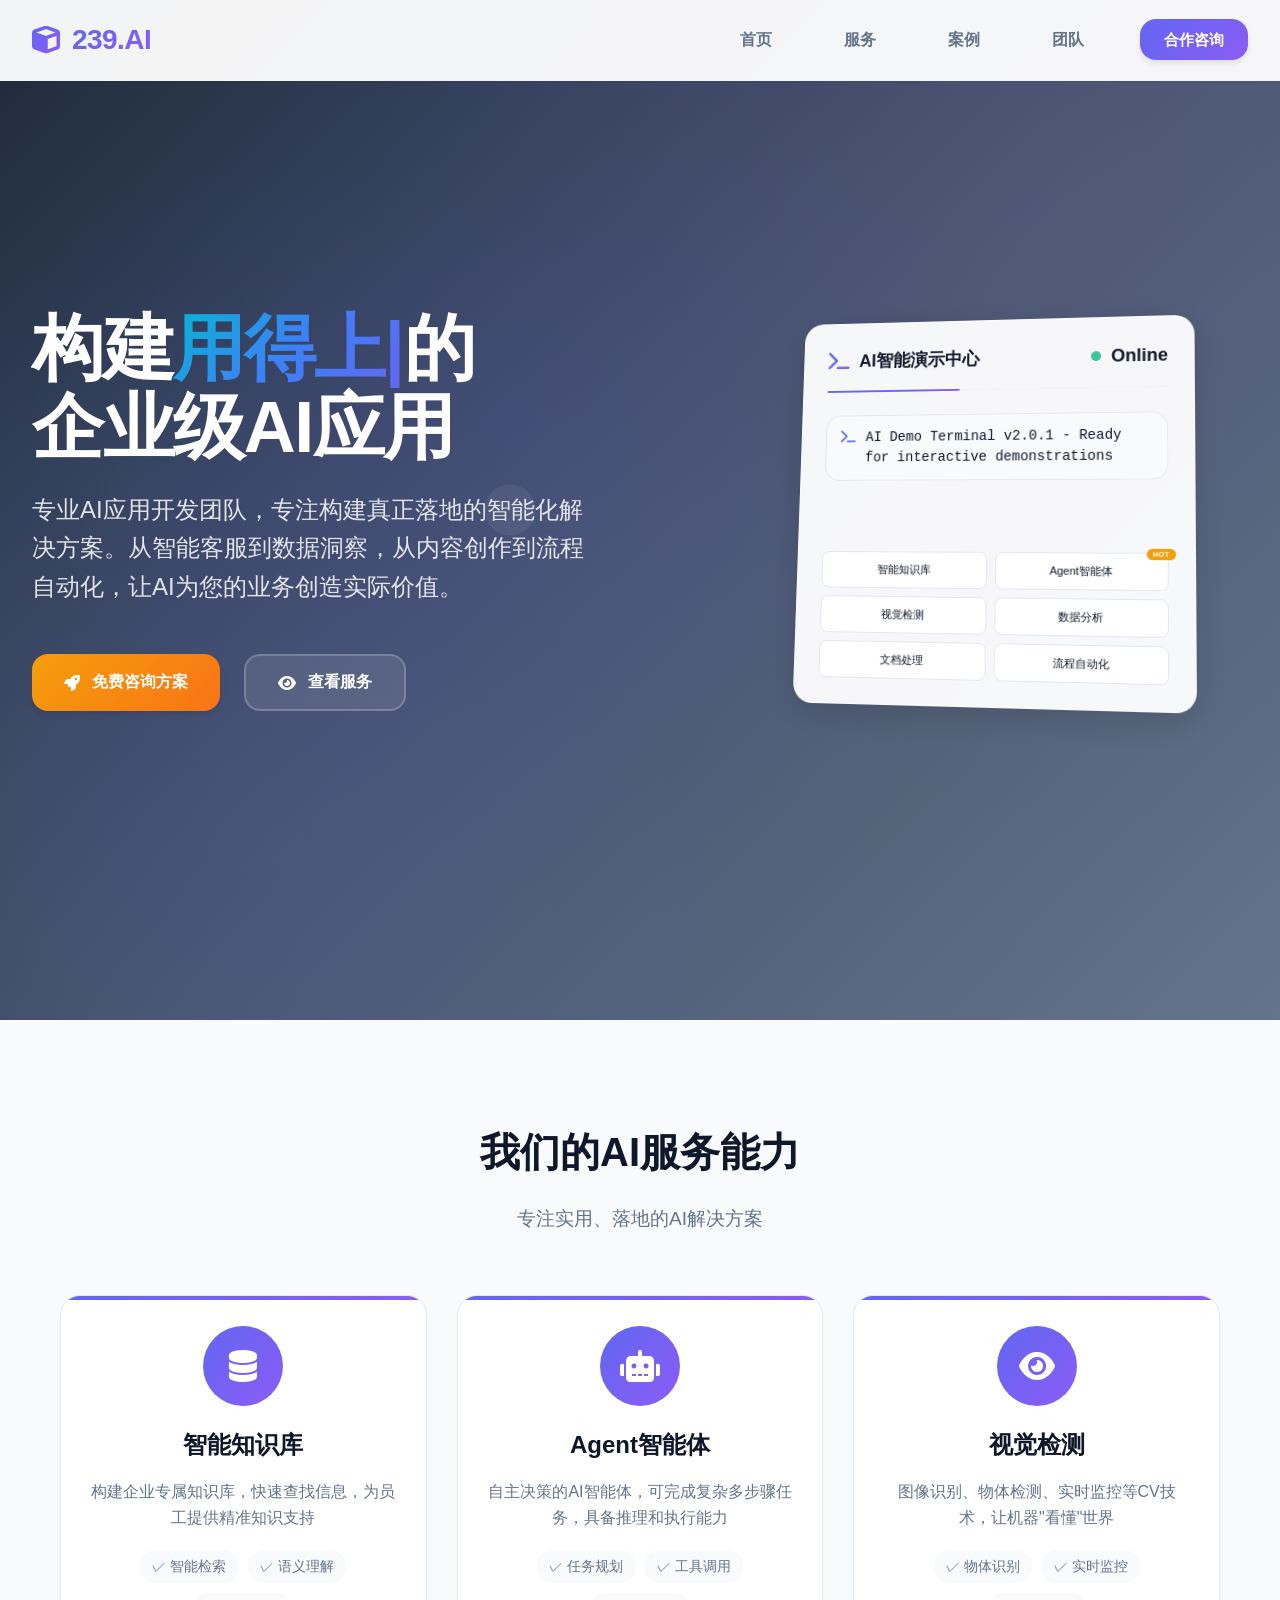
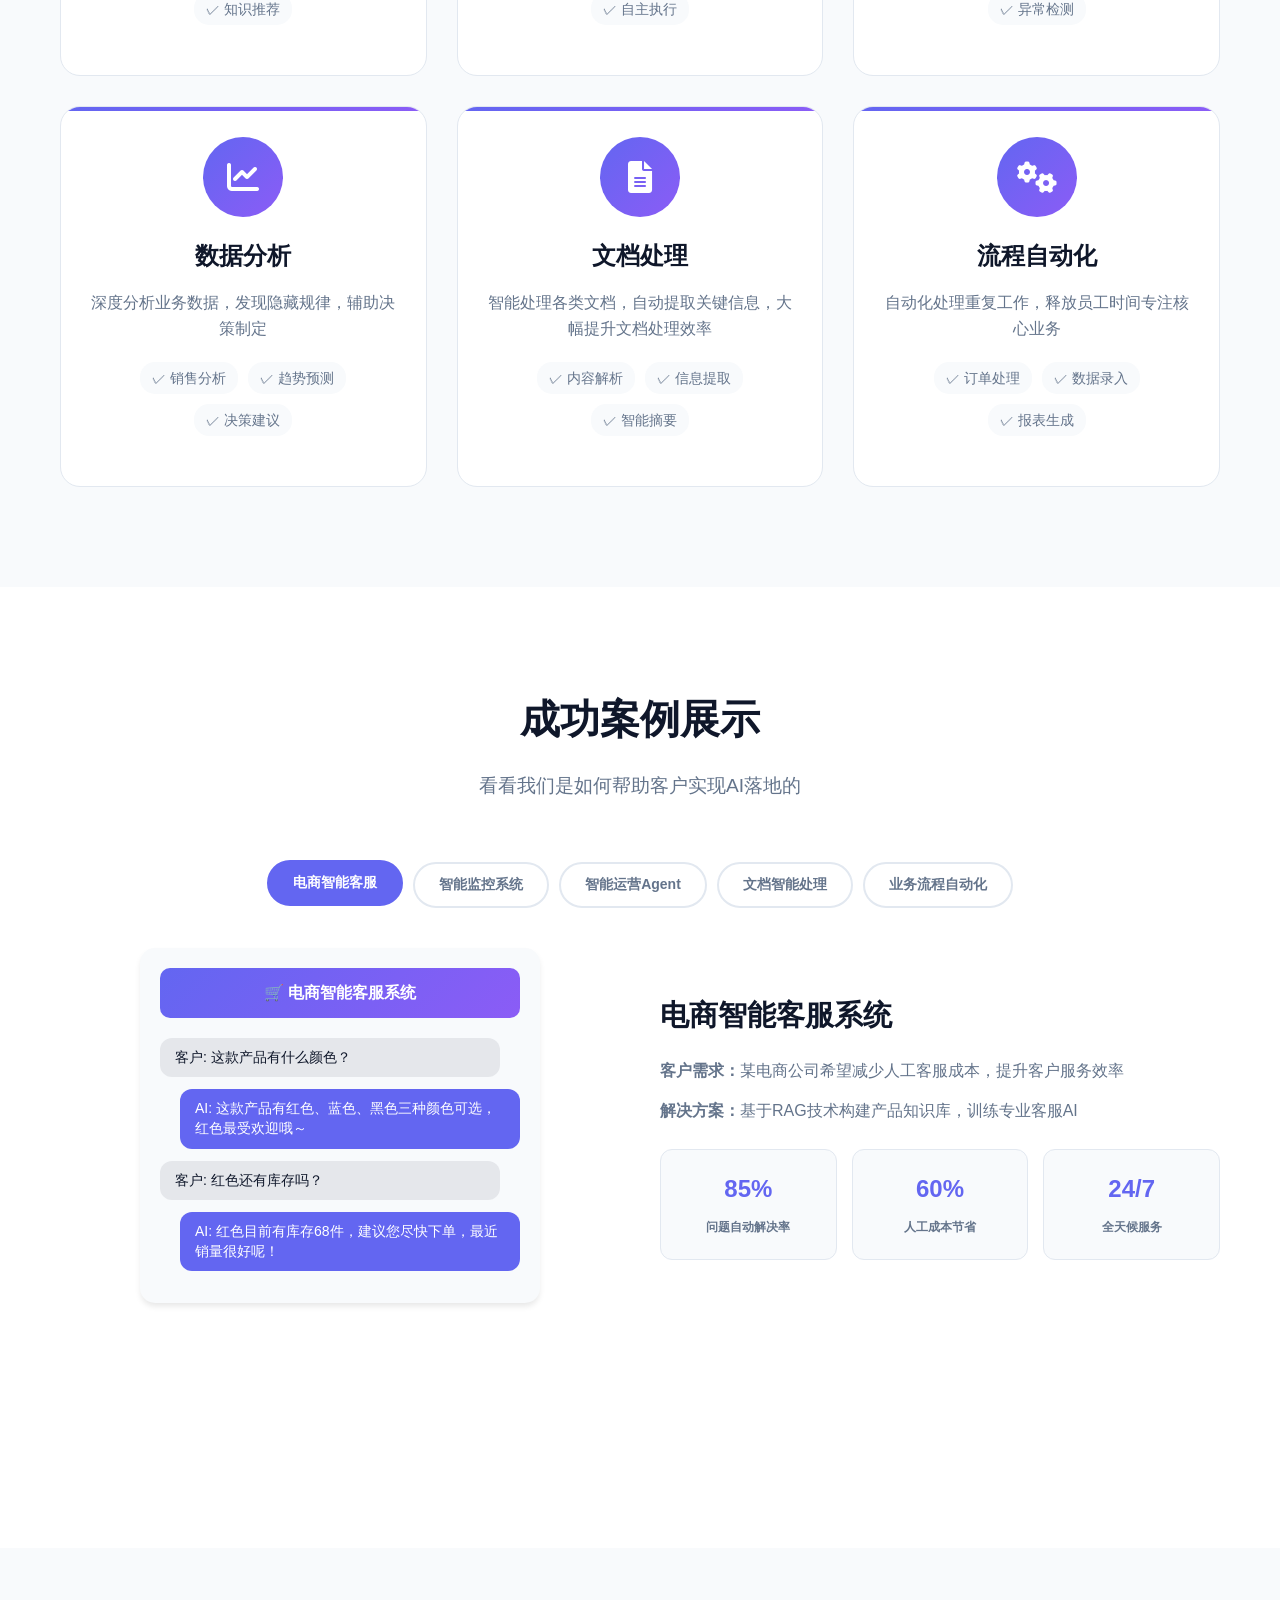
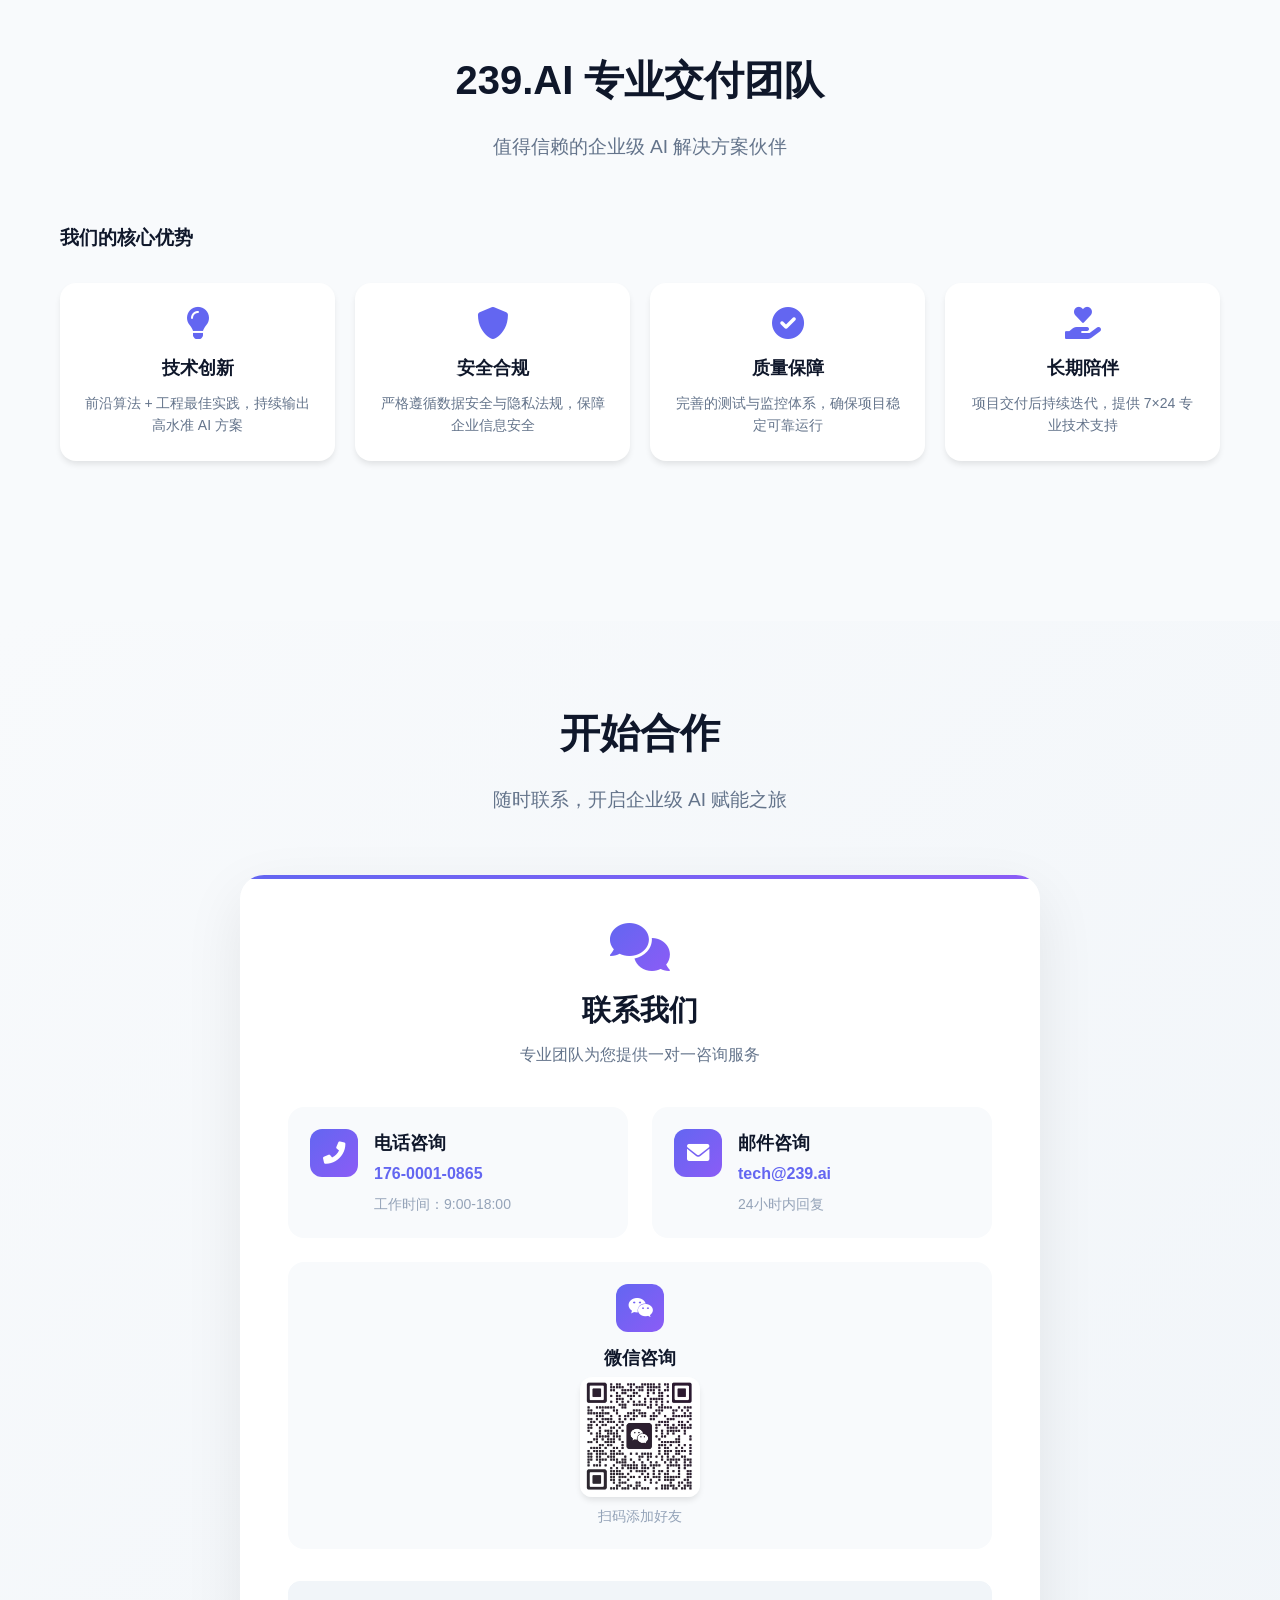
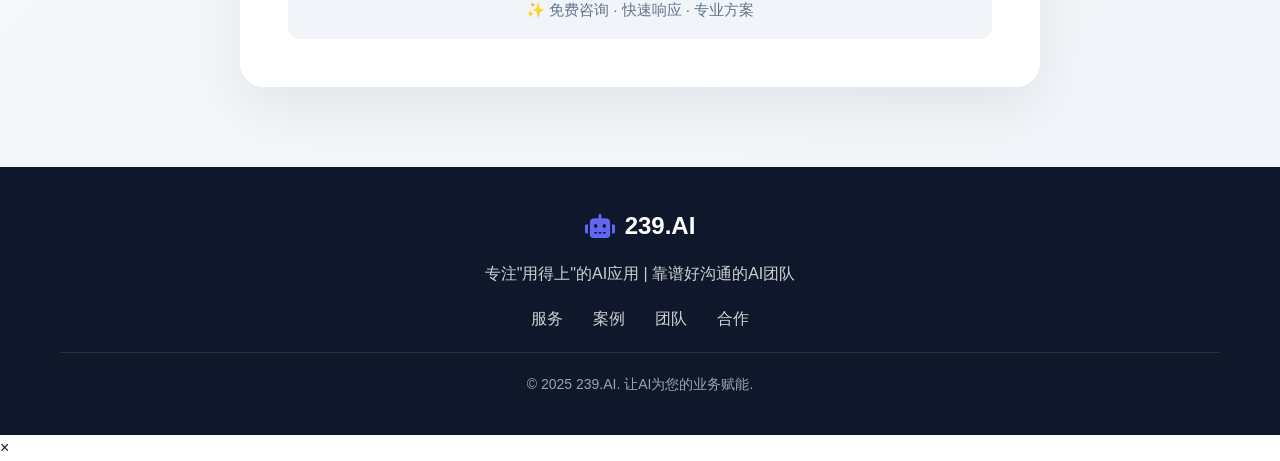
==== commit 6e55a719: "Add files via upload" ====
--- a/index.html
+++ b/index.html
@@ -3,8 +3,8 @@
 <head>
     <meta charset="UTF-8">
     <meta name="viewport" content="width=device-width, initial-scale=1.0">
-    <title>239.AI - 专注"用得上"的AI应用团队</title>
-    <meta name="description" content="239.AI - 2人精干AI团队，专注RAG/Agent/工具接入/CV等实用AI应用，靠谱好沟通，价格灵活">
+    <title>239.AI - 企业级AI应用开发专家</title>
+    <meta name="description" content="239.AI - 专业AI应用开发团队，专注RAG智能知识库、Agent智能体、计算机视觉、数据分析等企业级AI解决方案">
     <link rel="stylesheet" href="style.css">
     <link href="https://cdnjs.cloudflare.com/ajax/libs/font-awesome/6.0.0/css/all.min.css" rel="stylesheet">
 </head>
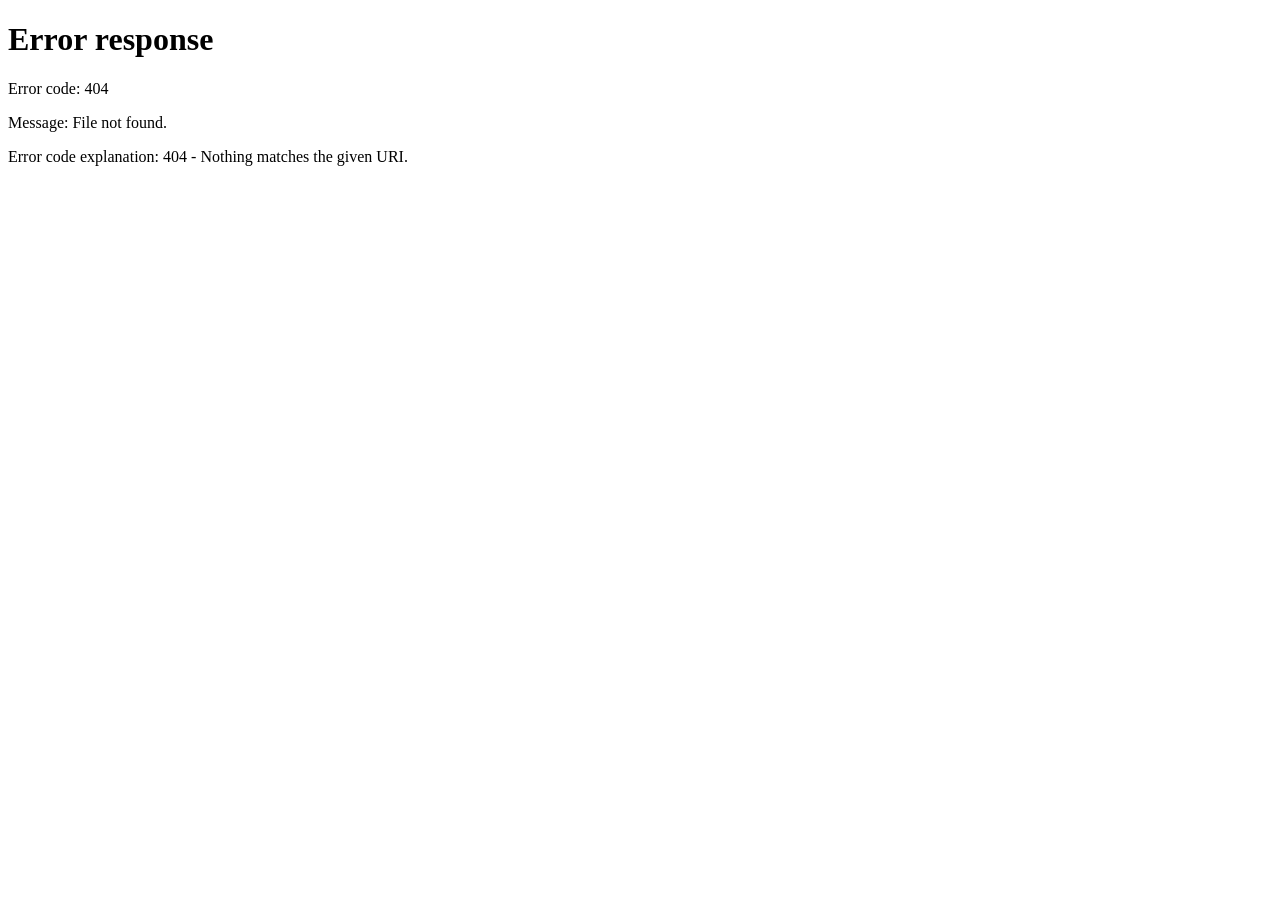
==== commit 9ec7034c: "Add files via upload" ====
--- a/index.html
+++ b/index.html
@@ -1,573 +1,14 @@
 <!DOCTYPE html>
-<html lang="zh-CN">
+<html lang="en">
 <head>
     <meta charset="UTF-8">
     <meta name="viewport" content="width=device-width, initial-scale=1.0">
-    <title>239.AI - 企业级AI应用开发专家</title>
-    <meta name="description" content="239.AI - 专业AI应用开发团队，专注RAG智能知识库、Agent智能体、计算机视觉、数据分析等企业级AI解决方案">
-    <link rel="stylesheet" href="style.css">
-    <link href="https://cdnjs.cloudflare.com/ajax/libs/font-awesome/6.0.0/css/all.min.css" rel="stylesheet">
+    <meta http-equiv="refresh" content="0; url=/en/">
+    <title>239.AI - Custom AI Solutions for Enterprises</title>
+    <script>
+        window.location.replace('/en/');
+    </script>
 </head>
 <body>
-    <!-- 导航栏 -->
-    <nav class="navbar">
-        <div class="nav-container">
-            <div class="nav-logo">
-                <i class="fas fa-cube"></i>
-                <span>239.AI</span>
-            </div>
-            <ul class="nav-menu">
-                <li><a href="#home" class="nav-link">首页</a></li>
-                <li><a href="#services" class="nav-link">服务</a></li>
-                <li><a href="#cases" class="nav-link">案例</a></li>
-                <li><a href="#team" class="nav-link">团队</a></li>
-                <li><a href="#contact" class="nav-link contact-btn">合作咨询</a></li>
-            </ul>
-            <div class="hamburger">
-                <span></span>
-                <span></span>
-                <span></span>
-            </div>
-        </div>
-    </nav>
-
-    <!-- 首页 Hero 区域 -->
-    <section id="home" class="hero">
-        <div class="hero-container">
-            <div class="hero-content">
-                <div class="hero-text">
-                    <h1 class="hero-title">
-                        构建<span class="highlight typing-text">实用</span>的
-                        <br>企业级AI应用
-                    </h1>
-                    <p class="hero-subtitle">
-                        专业AI应用开发团队，专注构建真正落地的智能化解决方案。从智能客服到数据洞察，从内容创作到流程自动化，让AI为您的业务创造实际价值。
-                    </p>
-                    <div class="hero-buttons">
-                        <button class="btn btn-secondary" onclick="scrollToContact()">
-                            <i class="fas fa-rocket"></i> 免费咨询方案
-                        </button>
-                        <button class="btn btn-primary" onclick="document.getElementById('services').scrollIntoView({behavior: 'smooth'})">
-                            <i class="fas fa-eye"></i> 查看服务
-                        </button>
-                    </div>
-                </div>
-                <div class="hero-visual">
-                    <div class="ai-demo-container">
-                        <div class="chat-bubble" id="chatBubble">
-                            <div class="chat-header">
-                                <span><i class="fas fa-terminal"></i> AI智能演示中心</span>
-                                <div class="chat-status">
-                                    <span class="status-dot"></span>
-                                    <span>Online</span>
-                                </div>
-                            </div>
-                            <div class="chat-messages" id="chatMessages">
-                                <div class="message ai-message">
-                                    <div class="message-content">
-                                        <i class="fas fa-terminal"></i>
-                                        <span class="terminal-text">AI Demo Terminal v2.0.1 - Ready for interactive demonstrations</span>
-                                    </div>
-                                </div>
-                            </div>
-                            <div class="demo-buttons">
-                                <button onclick="demoKnowledgeBase()" class="demo-btn">智能知识库</button>
-                                <button onclick="demoSmartAgent()" class="demo-btn featured">Agent智能体</button>
-                                <button onclick="demoVisionDetection()" class="demo-btn">视觉检测</button>
-                                <button onclick="demoDataAnalysis()" class="demo-btn">数据分析</button>
-                                <button onclick="demoDocumentAI()" class="demo-btn">文档处理</button>
-                                <button onclick="demoWorkflowAuto()" class="demo-btn">流程自动化</button>
-                            </div>
-                        </div>
-                    </div>
-                </div>
-            </div>
-        </div>
-    </section>
-
-    <!-- 服务能力展示 -->
-    <section id="services" class="services">
-        <div class="container">
-            <h2 class="section-title">我们的AI服务能力</h2>
-            <p class="section-subtitle">专注实用、落地的AI解决方案</p>
-            
-            <div class="services-grid">
-                <div class="service-card hover-lift" data-service="knowledge-base">
-                    <div class="service-icon">
-                        <i class="fas fa-database"></i>
-                    </div>
-                    <h3>智能知识库</h3>
-                    <p>构建企业专属知识库，快速查找信息，为员工提供精准知识支持</p>
-                    <div class="service-features">
-                        <span>✓ 智能检索</span>
-                        <span>✓ 语义理解</span>
-                        <span>✓ 知识推荐</span>
-                    </div>
-                </div>
-
-                <div class="service-card hover-lift" data-service="smart-agent">
-                    <div class="service-icon">
-                        <i class="fas fa-robot"></i>
-                    </div>
-                    <h3>Agent智能体</h3>
-                    <p>自主决策的AI智能体，可完成复杂多步骤任务，具备推理和执行能力</p>
-                    <div class="service-features">
-                        <span>✓ 任务规划</span>
-                        <span>✓ 工具调用</span>
-                        <span>✓ 自主执行</span>
-                    </div>
-                </div>
-
-                <div class="service-card hover-lift" data-service="vision-detection">
-                    <div class="service-icon">
-                        <i class="fas fa-eye"></i>
-                    </div>
-                    <h3>视觉检测</h3>
-                    <p>图像识别、物体检测、实时监控等CV技术，让机器"看懂"世界</p>
-                    <div class="service-features">
-                        <span>✓ 物体识别</span>
-                        <span>✓ 实时监控</span>
-                        <span>✓ 异常检测</span>
-                    </div>
-                </div>
-
-                <div class="service-card hover-lift" data-service="data-analysis">
-                    <div class="service-icon">
-                        <i class="fas fa-chart-line"></i>
-                    </div>
-                    <h3>数据分析</h3>
-                    <p>深度分析业务数据，发现隐藏规律，辅助决策制定</p>
-                    <div class="service-features">
-                        <span>✓ 销售分析</span>
-                        <span>✓ 趋势预测</span>
-                        <span>✓ 决策建议</span>
-                    </div>
-                </div>
-
-                <div class="service-card hover-lift" data-service="document-processing">
-                    <div class="service-icon">
-                        <i class="fas fa-file-alt"></i>
-                    </div>
-                    <h3>文档处理</h3>
-                    <p>智能处理各类文档，自动提取关键信息，大幅提升文档处理效率</p>
-                    <div class="service-features">
-                        <span>✓ 内容解析</span>
-                        <span>✓ 信息提取</span>
-                        <span>✓ 智能摘要</span>
-                    </div>
-                </div>
-
-                <div class="service-card hover-lift" data-service="workflow-automation">
-                    <div class="service-icon">
-                        <i class="fas fa-cogs"></i>
-                    </div>
-                    <h3>流程自动化</h3>
-                    <p>自动化处理重复工作，释放员工时间专注核心业务</p>
-                    <div class="service-features">
-                        <span>✓ 订单处理</span>
-                        <span>✓ 数据录入</span>
-                        <span>✓ 报表生成</span>
-                    </div>
-                </div>
-            </div>
-        </div>
-    </section>
-
-    <!-- 交互式案例展示 -->
-    <section id="cases" class="cases">
-        <div class="container">
-            <h2 class="section-title">成功案例展示</h2>
-            <p class="section-subtitle">看看我们是如何帮助客户实现AI落地的</p>
-            
-            <div class="cases-container">
-                <div class="case-tabs">
-                    <button class="case-tab active" data-case="ecommerce">电商智能客服</button>
-                    <button class="case-tab" data-case="vision">智能监控系统</button>
-                    <button class="case-tab" data-case="agent">智能运营Agent</button>
-                    <button class="case-tab" data-case="document">文档智能处理</button>
-                    <button class="case-tab" data-case="automation">业务流程自动化</button>
-                </div>
-
-                <div class="case-content">
-                    <!-- 电商案例 -->
-                    <div class="case-item active" id="ecommerce">
-                        <div class="case-visual">
-                            <div class="mock-interface ecommerce-interface">
-                                <div class="interface-header">
-                                    <span>🛒 电商智能客服系统</span>
-                                </div>
-                                <div class="chat-simulation">
-                                    <div class="sim-message customer">客户: 这款产品有什么颜色？</div>
-                                    <div class="sim-message ai">AI: 这款产品有红色、蓝色、黑色三种颜色可选，红色最受欢迎哦～</div>
-                                    <div class="sim-message customer">客户: 红色还有库存吗？</div>
-                                    <div class="sim-message ai">AI: 红色目前有库存68件，建议您尽快下单，最近销量很好呢！</div>
-                                </div>
-                            </div>
-                        </div>
-                        <div class="case-details">
-                            <h3>电商智能客服系统</h3>
-                            <p><strong>客户需求：</strong>某电商公司希望减少人工客服成本，提升客户服务效率</p>
-                            <p><strong>解决方案：</strong>基于RAG技术构建产品知识库，训练专业客服AI</p>
-                            <div class="case-results">
-                                <div class="result-item">
-                                    <span class="result-number">85%</span>
-                                    <span class="result-label">问题自动解决率</span>
-                                </div>
-                                <div class="result-item">
-                                    <span class="result-number">60%</span>
-                                    <span class="result-label">人工成本节省</span>
-                                </div>
-                                <div class="result-item">
-                                    <span class="result-number">24/7</span>
-                                    <span class="result-label">全天候服务</span>
-                                </div>
-                            </div>
-                        </div>
-                    </div>
-
-                    <!-- CV视觉检测案例 -->
-                    <div class="case-item" id="vision">
-                        <div class="case-visual">
-                            <div class="mock-interface vision-interface">
-                                <div class="interface-header">
-                                    <span>👁️ 智能安防监控系统</span>
-                                </div>
-                                <div class="vision-simulation">
-                                    <div class="monitor-grid">
-                                        <div class="monitor-camera">
-                                            <div class="camera-feed">
-                                                <span class="camera-label">入口监控 [边缘端处理]</span>
-                                                <div class="detection-box">
-                                                    <span class="detection-label">检测到: 人员 (安全帽缺失)</span>
-                                                    <span class="confidence">置信度: 98.4%</span>
-                                                </div>
-                                            </div>
-                                        </div>
-                                        <div class="alert-panel">
-                                            <div class="alert-item urgent">🚨 员工未佩戴安全帽 (入口摄像头)</div>
-                                            <div class="alert-item warning">⚠️ 区域停车超时 18分钟</div>
-                                            <div class="alert-item normal">✅ 摄像头状态正常 (延迟 60ms)</div>
-                                        </div>
-                                    </div>
-                                </div>
-                            </div>
-                        </div>
-                        <div class="case-details">
-                            <h3>智能安防监控系统</h3>
-                            <p><strong>客户需求：</strong>某工厂希望实现24小时智能安防，减少人工值守成本</p>
-                            <p><strong>技术方案：</strong>边缘端AI芯片直接处理，无需联网即可识别人员、车辆。夜间自动增强画面亮度，模糊图像智能放大变清晰，还能实时追踪目标在3D地图中的位置轨迹</p>
-                            <div class="case-results">
-                                <div class="result-item">
-                                    <span class="result-number">99.2%</span>
-                                    <span class="result-label">检测准确率</span>
-                                </div>
-                                <div class="result-item">
-                                    <span class="result-number">8毫秒</span>
-                                    <span class="result-label">边缘端响应</span>
-                                </div>
-                                <div class="result-item">
-                                    <span class="result-number">4K→8K</span>
-                                    <span class="result-label">超分辨率增强</span>
-                                </div>
-                            </div>
-                        </div>
-                    </div>
-
-                    <!-- Agent智能体案例 -->
-                    <div class="case-item" id="agent">
-                        <div class="case-visual">
-                            <div class="mock-interface agent-interface">
-                                <div class="interface-header">
-                                    <span>🤖 智能运营Agent系统</span>
-                                </div>
-                                <div class="agent-simulation">
-                                    <div class="agent-workflow">
-                                        <div class="agent-step completed">
-                                            <i class="fas fa-bell"></i>
-                                            <span>监控到转化率异常</span>
-                                        </div>
-                                        <div class="agent-step completed">
-                                            <i class="fas fa-tools"></i>
-                                            <span>调用analytics_tool分析</span>
-                                        </div>
-                                        <div class="agent-step active">
-                                            <i class="fas fa-cogs"></i>
-                                            <span>调用ad_optimizer优化</span>
-                                        </div>
-                                        <div class="agent-step pending">
-                                            <i class="fas fa-file-alt"></i>
-                                            <span>调用report_generator汇报</span>
-                                        </div>
-                                    </div>
-                                    <div class="agent-output">
-                                        <div class="output-item">
-                                            🚨 自主发现: 下午3点转化率从2.1%跌至0.8%
-                                        </div>
-                                        <div class="output-item">
-                                            🔍 分析结果: 竞品投放同关键词，CPC上涨40%
-                                        </div>
-                                        <div class="output-item">
-                                            ⚙️ 自动执行: 已调整15个关键词出价，新增3个长尾词
-                                        </div>
-                                        <div class="output-item">
-                                            📈 实时监测: 转化率已恢复至2.3%，问题解决
-                                        </div>
-                                    </div>
-                                </div>
-                            </div>
-                        </div>
-                        <div class="case-details">
-                            <h3>智能运营Agent系统</h3>
-                            <p><strong>客户需求：</strong>某电商企业希望Agent能自主监控运营状况，发现问题后自动调用工具解决</p>
-                            <p><strong>Agent特色：</strong>全天候自主工作，发现转化率异常时主动调用数据分析工具找原因，再调用广告优化工具调整投放，最后调用报告生成工具汇报结果，整个过程无需人工干预</p>
-                            <div class="case-results">
-                                <div class="result-item">
-                                    <span class="result-number">24/7</span>
-                                    <span class="result-label">自主监控运行</span>
-                                </div>
-                                <div class="result-item">
-                                    <span class="result-number">15个</span>
-                                    <span class="result-label">可调用工具</span>
-                                </div>
-                                <div class="result-item">
-                                    <span class="result-number">3分钟</span>
-                                    <span class="result-label">问题发现到解决</span>
-                                </div>
-                            </div>
-                        </div>
-                    </div>
-
-                    <!-- 文档案例 -->
-                    <div class="case-item" id="document">
-                        <div class="case-visual">
-                            <div class="mock-interface document-interface">
-                                <div class="interface-header">
-                                    <span>📄 文档智能处理系统</span>
-                                </div>
-                                <div class="document-simulation">
-                                    <div class="doc-upload">
-                                        <i class="fas fa-file-pdf"></i>
-                                        <span>合同文档.pdf</span>
-                                        <div class="upload-progress"></div>
-                                    </div>
-                                    <div class="doc-analysis">
-                                        <div class="analysis-item">✓ 关键信息提取完成</div>
-                                        <div class="analysis-item">✓ 风险条款识别完成</div>
-                                        <div class="analysis-item">✓ 智能摘要生成完成</div>
-                                    </div>
-                                </div>
-                            </div>
-                        </div>
-                        <div class="case-details">
-                            <h3>文档智能处理系统</h3>
-                            <p><strong>客户需求：</strong>律师事务所需要快速处理大量合同文档</p>
-                            <p><strong>解决方案：</strong>OCR+NLP技术实现文档自动解析和关键信息提取</p>
-                            <div class="case-results">
-                                <div class="result-item">
-                                    <span class="result-number">90%</span>
-                                    <span class="result-label">处理时间节省</span>
-                                </div>
-                                <div class="result-item">
-                                    <span class="result-number">95%</span>
-                                    <span class="result-label">信息提取准确率</span>
-                                </div>
-                                <div class="result-item">
-                                    <span class="result-number">1000+</span>
-                                    <span class="result-label">日处理文档量</span>
-                                </div>
-                            </div>
-                        </div>
-                    </div>
-
-                    <!-- 自动化案例 -->
-                    <div class="case-item" id="automation">
-                        <div class="case-visual">
-                            <div class="mock-interface automation-interface">
-                                <div class="interface-header">
-                                    <span>⚙️ 业务流程自动化</span>
-                                </div>
-                                <div class="workflow-simulation">
-                                    <div class="workflow-step active">
-                                        <span>1. 邮件接收</span>
-                                        <i class="fas fa-check"></i>
-                                    </div>
-                                    <div class="workflow-step active">
-                                        <span>2. 内容分析</span>
-                                        <i class="fas fa-check"></i>
-                                    </div>
-                                    <div class="workflow-step processing">
-                                        <span>3. 智能分类</span>
-                                        <i class="fas fa-spinner fa-spin"></i>
-                                    </div>
-                                    <div class="workflow-step completed">
-                                        <span>4. 自动回复</span>
-                                        <i class="fas fa-check"></i>
-                                    </div>
-                                    <div class="workflow-step processing">
-                                        <span>5. 系统更新</span>
-                                        <i class="fas fa-spinner fa-spin"></i>
-                                    </div>
-                                    <div class="workflow-step">
-                                        <span>6. 统计分析</span>
-                                        <i class="fas fa-clock"></i>
-                                    </div>
-                                </div>
-                            </div>
-                        </div>
-                        <div class="case-details">
-                            <h3>业务流程自动化系统</h3>
-                            <p><strong>客户需求：</strong>企业希望自动化处理客户邮件和工单系统</p>
-                            <p><strong>解决方案：</strong>AI Agent自动分析邮件内容，智能路由和响应</p>
-                            <div class="case-results">
-                                <div class="result-item">
-                                    <span class="result-number">75%</span>
-                                    <span class="result-label">工作量减少</span>
-                                </div>
-                                <div class="result-item">
-                                    <span class="result-number">2小时</span>
-                                    <span class="result-label">平均响应时间</span>
-                                </div>
-                                <div class="result-item">
-                                    <span class="result-number">98%</span>
-                                    <span class="result-label">客户满意度</span>
-                                </div>
-                            </div>
-                        </div>
-                    </div>
-                </div>
-            </div>
-        </div>
-    </section>
-
-    <!-- 团队介绍 -->
-    <section id="team" class="team">
-        <div class="container">
-            <h2 class="section-title">239.AI 专业交付团队</h2>
-            <p class="section-subtitle">值得信赖的企业级 AI 解决方案伙伴</p>
-            
-            <div class="team-intro">
-                <div class="team-philosophy">
-                    <h3>我们的核心优势</h3>
-                    <div class="philosophy-grid">
-                        <div class="philosophy-item">
-                            <i class="fas fa-lightbulb"></i>
-                            <h4>技术创新</h4>
-                            <p>前沿算法 + 工程最佳实践，持续输出高水准 AI 方案</p>
-                        </div>
-                        <div class="philosophy-item">
-                            <i class="fas fa-shield-alt"></i>
-                            <h4>安全合规</h4>
-                            <p>严格遵循数据安全与隐私法规，保障企业信息安全</p>
-                        </div>
-                        <div class="philosophy-item">
-                            <i class="fas fa-check-circle"></i>
-                            <h4>质量保障</h4>
-                            <p>完善的测试与监控体系，确保项目稳定可靠运行</p>
-                        </div>
-                        <div class="philosophy-item">
-                            <i class="fas fa-hand-holding-heart"></i>
-                            <h4>长期陪伴</h4>
-                            <p>项目交付后持续迭代，提供 7×24 专业技术支持</p>
-                        </div>
-                    </div>
-                </div>
-            </div>
-        </div>
-    </section>
-
-    <!-- 合作咨询 -->
-    <section id="contact" class="contact">
-        <div class="container">
-            <h2 class="section-title">开始合作</h2>
-            <p class="section-subtitle">随时联系，开启企业级 AI 赋能之旅</p>
-            <div class="contact-wrapper">
-                <div class="contact-main-card">
-                    <div class="contact-header">
-                        <i class="fas fa-comments"></i>
-                        <h3>联系我们</h3>
-                        <p>专业团队为您提供一对一咨询服务</p>
-                    </div>
-                    
-                    <div class="contact-methods-grid">
-                        <div class="contact-method-item">
-                            <div class="method-icon">
-                                <i class="fas fa-phone-alt"></i>
-                            </div>
-                            <div class="method-info">
-                                <h4>电话咨询</h4>
-                                <a href="tel:17600010865" class="method-value">176-0001-0865</a>
-                                <span class="method-note">工作时间：9:00-18:00</span>
-                            </div>
-                        </div>
-                        
-                        <div class="contact-method-item">
-                            <div class="method-icon">
-                                <i class="fas fa-envelope"></i>
-                            </div>
-                            <div class="method-info">
-                                <h4>邮件咨询</h4>
-                                <a href="mailto:tech@239.ai" class="method-value">tech@239.ai</a>
-                                <span class="method-note">24小时内回复</span>
-                            </div>
-                        </div>
-                        
-                        <div class="contact-method-item wechat-special">
-                            <div class="method-icon">
-                                <i class="fab fa-weixin"></i>
-                            </div>
-                            <div class="method-info">
-                                <h4>微信咨询</h4>
-                                <div class="wechat-qr-container">
-                                    <img src="wx.jpg" alt="WeChat QR" class="wechat-qr" />
-                                    <span class="method-note">扫码添加好友</span>
-                                </div>
-                            </div>
-                        </div>
-                    </div>
-                    
-                    <div class="contact-cta">
-                        <p>✨ 免费咨询 · 快速响应 · 专业方案</p>
-                    </div>
-                </div>
-            </div>
-        </div>
-    </section>
-
-    <!-- 页脚 -->
-    <footer class="footer">
-        <div class="container">
-            <div class="footer-content">
-                <div class="footer-logo">
-                    <i class="fas fa-robot"></i>
-                    <span>239.AI</span>
-                </div>
-                <p>专注"用得上"的AI应用 | 靠谱好沟通的AI团队</p>
-                <div class="footer-links">
-                    <a href="#services">服务</a>
-                    <a href="#cases">案例</a>
-                    <a href="#team">团队</a>
-                    <a href="#contact">合作</a>
-                </div>
-            </div>
-            <div class="footer-bottom">
-                <p>&copy; 2025 239.AI. 让AI为您的业务赋能.</p>
-            </div>
-        </div>
-    </footer>
-
-    <!-- 服务演示弹窗 -->
-    <div id="demoModal" class="modal">
-        <div class="modal-content">
-            <span class="close">&times;</span>
-            <div id="demoContent"></div>
-        </div>
-    </div>
-
-    <!-- 返回顶部按钮 -->
-    <button class="scroll-to-top" id="scrollToTop">
-        <i class="fas fa-arrow-up"></i>
-    </button>
-
-    <script src="script.js"></script>
 </body>
-</html> +</html>
